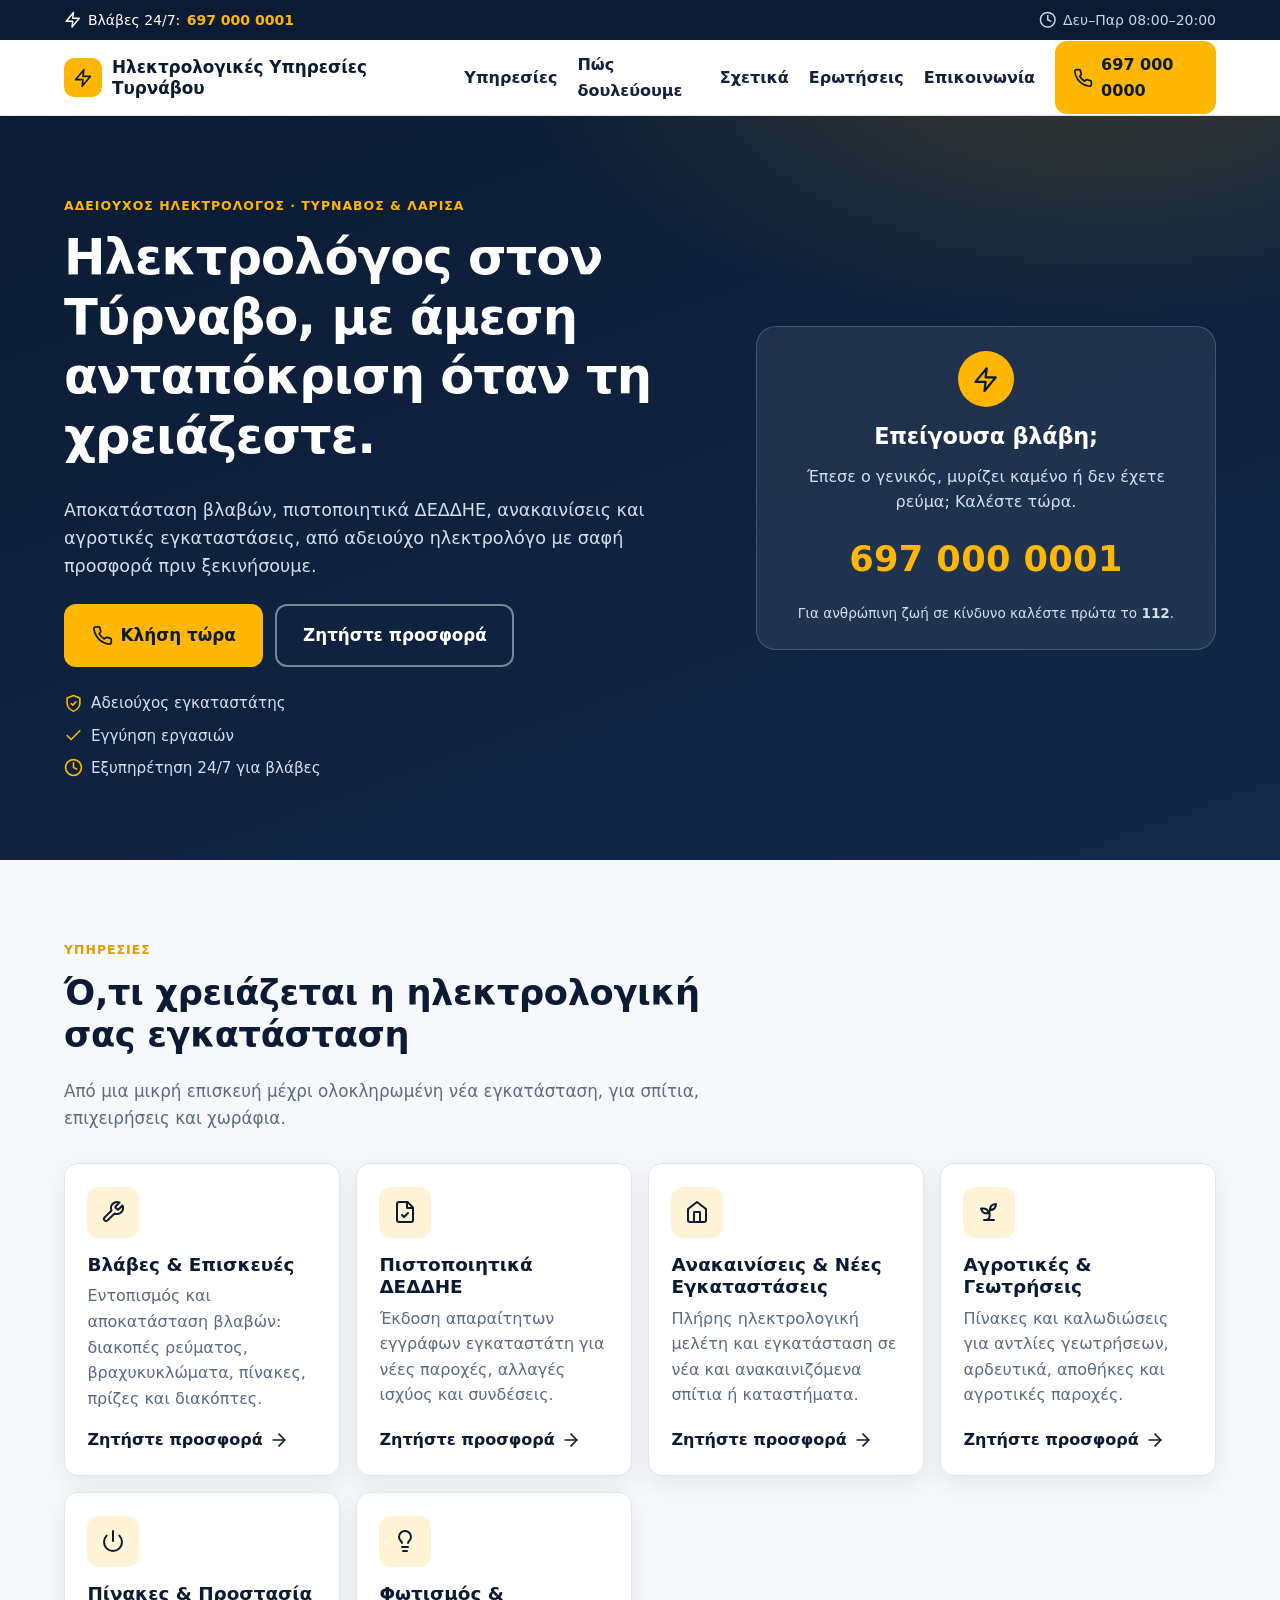
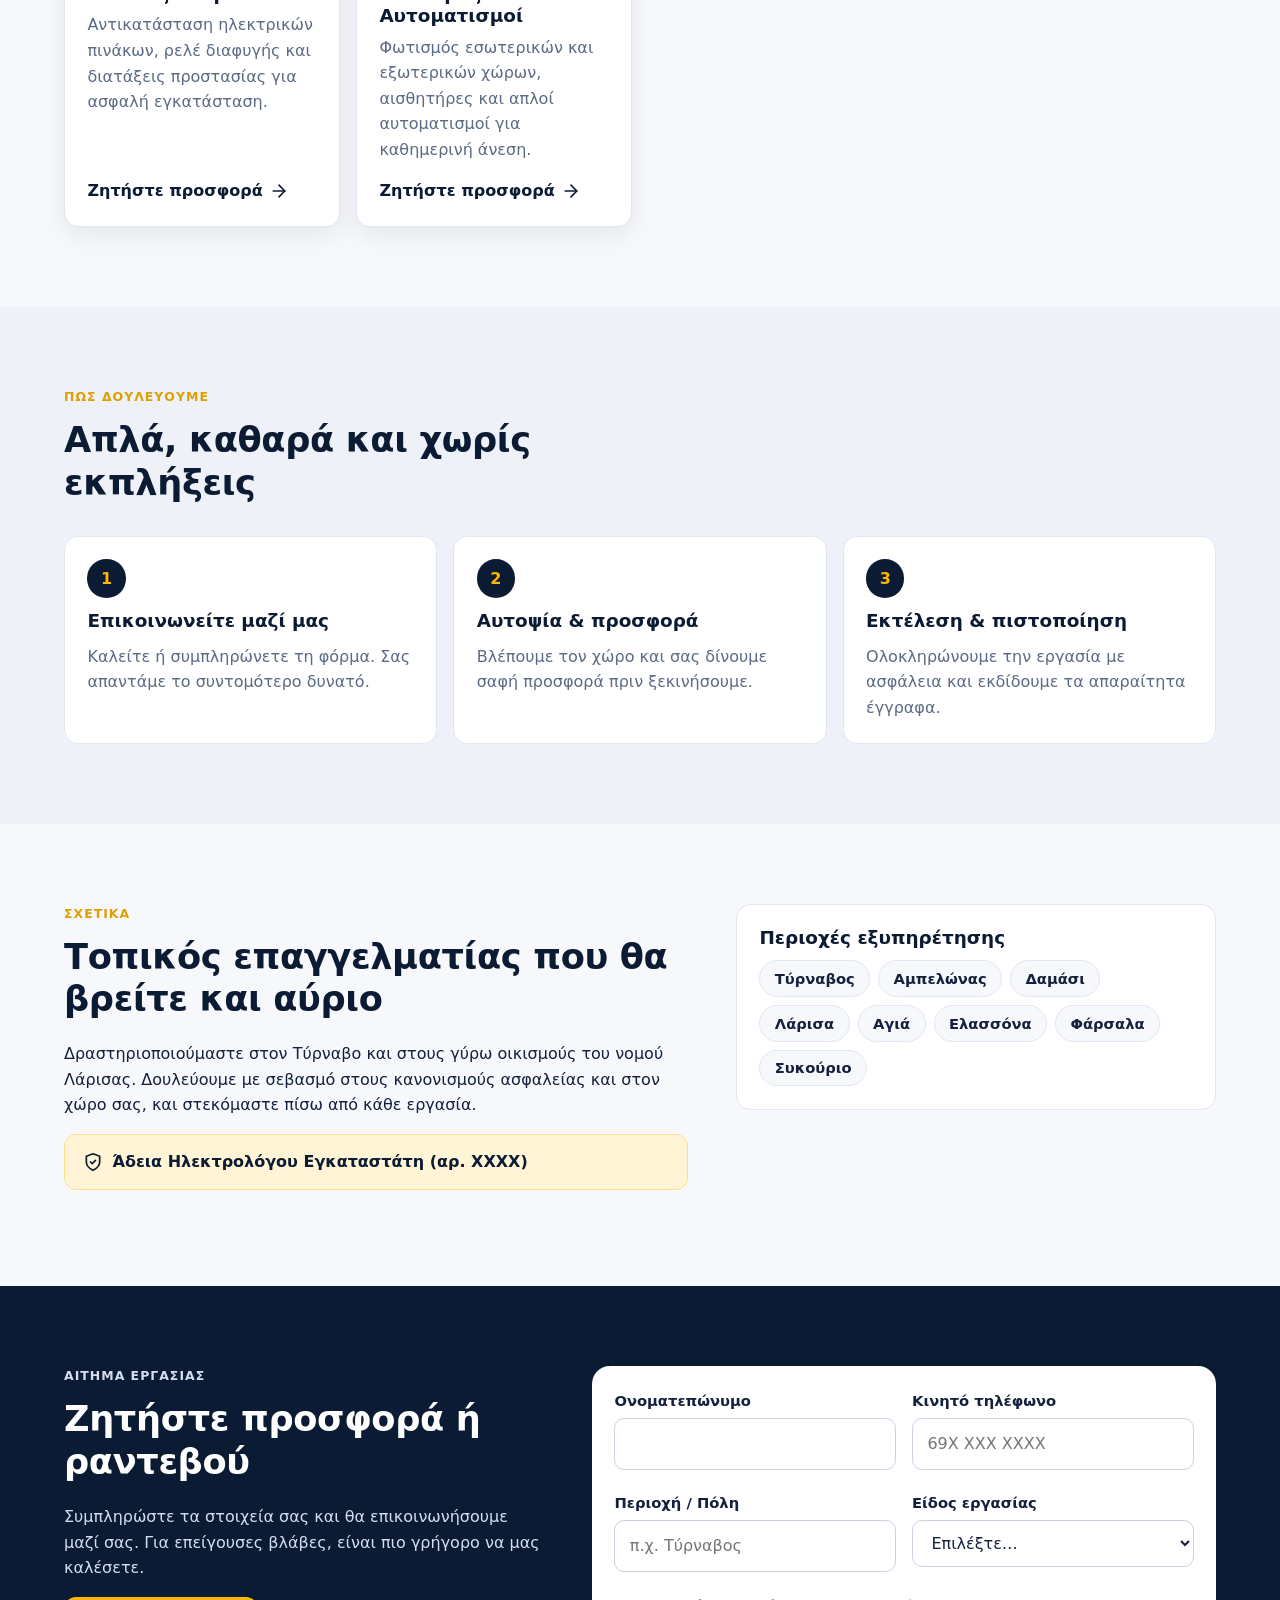
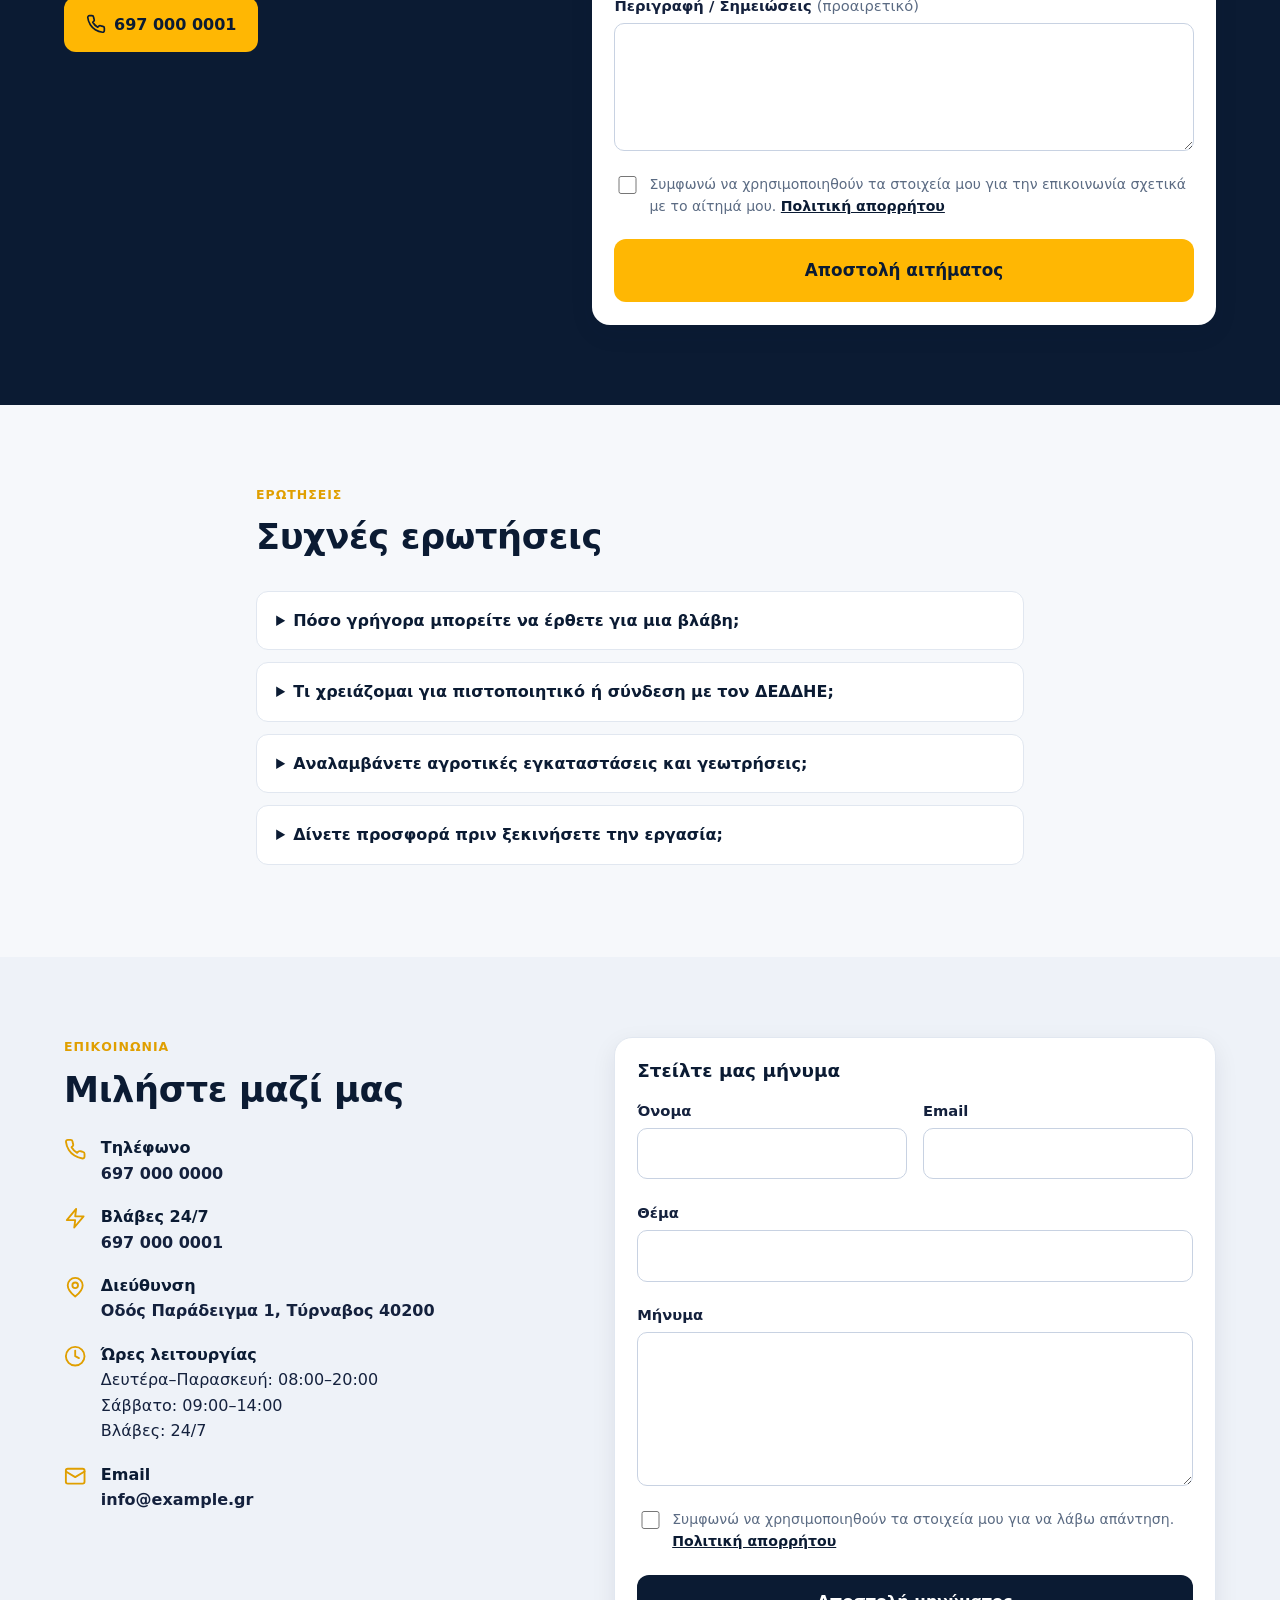
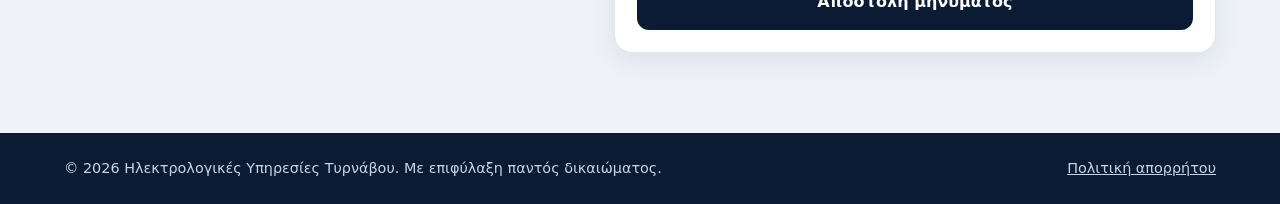
==== index.html @ abafb940 "Add files via upload" ====
<!doctype html>
<html lang="el">
<head>
  <meta charset="utf-8">
  <meta name="viewport" content="width=device-width, initial-scale=1">
  <title>Ηλεκτρολόγος Τύρναβος | Βλάβες 24/7 & Πιστοποιητικά ΔΕΔΔΗΕ</title>
  <meta name="description" content="Αδειούχος ηλεκτρολόγος στον Τύρναβο και τη Λάρισα. Άμεση αποκατάσταση βλαβών 24/7, πιστοποιητικά ΔΕΔΔΗΕ, ανακαινίσεις και αγροτικές εγκαταστάσεις.">
  <link rel="canonical" href="https://www.example.gr/">
  <meta name="theme-color" content="#0b1b33">
  <meta name="robots" content="index, follow">

  <meta property="og:type" content="website">
  <meta property="og:locale" content="el_GR">
  <meta property="og:title" content="Ηλεκτρολόγος Τύρναβος | Βλάβες 24/7 & Πιστοποιητικά ΔΕΔΔΗΕ">
  <meta property="og:description" content="Αδειούχος ηλεκτρολόγος στον Τύρναβο και τη Λάρισα. Άμεση ανταπόκριση σε βλάβες, πιστοποιητικά ΔΕΔΔΗΕ, ανακαινίσεις, αγροτικές εγκαταστάσεις.">
  <meta property="og:url" content="https://www.example.gr/">

  <link rel="icon" href="/favicon.svg" type="image/svg+xml">
  <link rel="preconnect" href="https://www.gstatic.com" crossorigin>
  <link rel="stylesheet" href="/css/styles.css">
  <link rel="modulepreload" href="/js/app.js">
  <script type="module" src="/js/app.js"></script>

  <script type="application/ld+json">
  {
    "@context": "https://schema.org",
    "@type": "Electrician",
    "name": "Ηλεκτρολογικές Υπηρεσίες Τυρνάβου",
    "url": "https://www.example.gr/",
    "telephone": "+306970000000",
    "address": {
      "@type": "PostalAddress",
      "streetAddress": "Οδός Παράδειγμα 1",
      "addressLocality": "Τύρναβος",
      "addressRegion": "Λάρισα",
      "postalCode": "40200",
      "addressCountry": "GR"
    },
    "areaServed": ["Τύρναβος", "Λάρισα", "Αμπελώνας", "Αγιά", "Ελασσόνα", "Φάρσαλα"],
    "openingHoursSpecification": [
      { "@type": "OpeningHoursSpecification", "dayOfWeek": ["Monday","Tuesday","Wednesday","Thursday","Friday"], "opens": "08:00", "closes": "20:00" },
      { "@type": "OpeningHoursSpecification", "dayOfWeek": "Saturday", "opens": "09:00", "closes": "14:00" }
    ]
  }
  </script>
</head>

<body data-hydrate>
  <a class="skip-link" href="#main">Μετάβαση στο περιεχόμενο</a>

  <!-- Icon sprite (stroke icons, 24x24) -->
  <svg class="sprite" aria-hidden="true" focusable="false" width="0" height="0">
    <symbol id="i-zap" viewBox="0 0 24 24"><polygon points="13 2 3 14 12 14 11 22 21 10 12 10 13 2"/></symbol>
    <symbol id="i-wrench" viewBox="0 0 24 24"><path d="M14.7 6.3a1 1 0 0 0 0 1.4l1.6 1.6a1 1 0 0 0 1.4 0l3.77-3.77a6 6 0 0 1-7.94 7.94l-6.91 6.91a2.12 2.12 0 0 1-3-3l6.91-6.91a6 6 0 0 1 7.94-7.94l-3.76 3.76z"/></symbol>
    <symbol id="i-shield" viewBox="0 0 24 24"><path d="M12 22s8-4 8-10V5l-8-3-8 3v7c0 6 8 10 8 10z"/><path d="m9 12 2 2 4-4"/></symbol>
    <symbol id="i-file-check" viewBox="0 0 24 24"><path d="M14.5 2H6a2 2 0 0 0-2 2v16a2 2 0 0 0 2 2h12a2 2 0 0 0 2-2V7.5L14.5 2z"/><polyline points="14 2 14 8 20 8"/><path d="m9 15 2 2 4-4"/></symbol>
    <symbol id="i-home" viewBox="0 0 24 24"><path d="m3 9 9-7 9 7v11a2 2 0 0 1-2 2H5a2 2 0 0 1-2-2z"/><polyline points="9 22 9 12 15 12 15 22"/></symbol>
    <symbol id="i-sprout" viewBox="0 0 24 24"><path d="M7 20h10"/><path d="M10 20c5.5-2.5.8-6.4 3-10"/><path d="M9.5 9.4c1.1.8 1.8 2.2 2.3 3.7-2 .4-3.5.4-4.8-.3-1.2-.6-2.3-1.9-3-4.2 2.8-.5 4.4 0 5.5.8z"/><path d="M14.1 6a7 7 0 0 0-1.1 4c1.9-.1 3.3-.6 4.3-1.4 1-1 1.6-2.3 1.7-4.6-2.7.1-4 1-4.9 2z"/></symbol>
    <symbol id="i-power" viewBox="0 0 24 24"><path d="M18.36 6.64a9 9 0 1 1-12.73 0"/><line x1="12" y1="2" x2="12" y2="12"/></symbol>
    <symbol id="i-lightbulb" viewBox="0 0 24 24"><path d="M15 14c.2-1 .7-1.7 1.5-2.5 1-.9 1.5-2.2 1.5-3.5A6 6 0 0 0 6 8c0 1 .2 2.2 1.5 3.5.7.7 1.3 1.5 1.5 2.5"/><path d="M9 18h6"/><path d="M10 22h4"/></symbol>
    <symbol id="i-phone" viewBox="0 0 24 24"><path d="M22 16.92v3a2 2 0 0 1-2.18 2 19.79 19.79 0 0 1-8.63-3.07 19.5 19.5 0 0 1-6-6 19.79 19.79 0 0 1-3.07-8.67A2 2 0 0 1 4.11 2h3a2 2 0 0 1 2 1.72c.127.96.361 1.903.7 2.81a2 2 0 0 1-.45 2.11L8.09 9.91a16 16 0 0 0 6 6l1.27-1.27a2 2 0 0 1 2.11-.45c.907.339 1.85.573 2.81.7A2 2 0 0 1 22 16.92z"/></symbol>
    <symbol id="i-clock" viewBox="0 0 24 24"><circle cx="12" cy="12" r="10"/><polyline points="12 6 12 12 16 14"/></symbol>
    <symbol id="i-map-pin" viewBox="0 0 24 24"><path d="M20 10c0 6-8 12-8 12s-8-6-8-12a8 8 0 0 1 16 0z"/><circle cx="12" cy="10" r="3"/></symbol>
    <symbol id="i-mail" viewBox="0 0 24 24"><rect x="2" y="4" width="20" height="16" rx="2"/><path d="m22 7-10 6L2 7"/></symbol>
    <symbol id="i-menu" viewBox="0 0 24 24"><line x1="3" y1="6" x2="21" y2="6"/><line x1="3" y1="12" x2="21" y2="12"/><line x1="3" y1="18" x2="21" y2="18"/></symbol>
    <symbol id="i-x" viewBox="0 0 24 24"><line x1="18" y1="6" x2="6" y2="18"/><line x1="6" y1="6" x2="18" y2="18"/></symbol>
    <symbol id="i-check" viewBox="0 0 24 24"><polyline points="20 6 9 17 4 12"/></symbol>
    <symbol id="i-arrow" viewBox="0 0 24 24"><line x1="5" y1="12" x2="19" y2="12"/><polyline points="12 5 19 12 12 19"/></symbol>
  </svg>

  <!-- Emergency top bar -->
  <div class="topbar">
    <div class="container topbar__inner">
      <p class="topbar__item">
        <svg class="icon" aria-hidden="true"><use href="#i-zap"/></svg>
        <span>Βλάβες 24/7:</span>
        <a class="topbar__phone" href="tel:+306970000001" data-bind="emergency-phone" data-bind-href="emergency-phone">697 000 0001</a>
      </p>
      <p class="topbar__item topbar__hours">
        <svg class="icon" aria-hidden="true"><use href="#i-clock"/></svg>
        <span data-bind="hours-short">Δευ–Παρ 08:00–20:00</span>
      </p>
    </div>
  </div>

  <!-- Header -->
  <header class="site-header">
    <div class="container site-header__inner">
      <a class="brand" href="/" aria-label="Αρχική">
        <span class="brand__mark" aria-hidden="true"><svg class="icon"><use href="#i-zap"/></svg></span>
        <span class="brand__text" data-bind="business-name">Ηλεκτρολογικές Υπηρεσίες Τυρνάβου</span>
      </a>

      <button class="nav-toggle" type="button" aria-expanded="false" aria-controls="primary-nav" aria-label="Μενού">
        <svg class="icon icon--open" aria-hidden="true"><use href="#i-menu"/></svg>
        <svg class="icon icon--close" aria-hidden="true"><use href="#i-x"/></svg>
      </button>

      <nav id="primary-nav" class="nav" aria-label="Κύριο μενού">
        <a href="#services">Υπηρεσίες</a>
        <a href="#process">Πώς δουλεύουμε</a>
        <a href="#about">Σχετικά</a>
        <a href="#faq">Ερωτήσεις</a>
        <a href="#contact">Επικοινωνία</a>
        <a class="btn btn--primary btn--sm nav__cta" href="tel:+306970000000" data-bind-href="phone">
          <svg class="icon" aria-hidden="true"><use href="#i-phone"/></svg>
          <span data-bind="phone">697 000 0000</span>
        </a>
      </nav>
    </div>
  </header>

  <main id="main">
    <!-- Hero -->
    <section class="hero">
      <div class="container hero__grid">
        <div class="hero__copy">
          <p class="eyebrow">Αδειούχος ηλεκτρολόγος · Τύρναβος & Λάρισα</p>
          <h1>Ηλεκτρολόγος στον Τύρναβο, με άμεση ανταπόκριση όταν τη χρειάζεστε.</h1>
          <p class="lead">Αποκατάσταση βλαβών, πιστοποιητικά ΔΕΔΔΗΕ, ανακαινίσεις και αγροτικές εγκαταστάσεις, από αδειούχο ηλεκτρολόγο με σαφή προσφορά πριν ξεκινήσουμε.</p>
          <div class="hero__actions">
            <a class="btn btn--primary btn--lg" href="tel:+306970000000" data-bind-href="phone">
              <svg class="icon" aria-hidden="true"><use href="#i-phone"/></svg>
              Κλήση τώρα
            </a>
            <a class="btn btn--ghost btn--lg" href="#quote">Ζητήστε προσφορά</a>
          </div>
          <ul class="badges" aria-label="Γιατί να μας επιλέξετε">
            <li><svg class="icon" aria-hidden="true"><use href="#i-shield"/></svg> Αδειούχος εγκαταστάτης</li>
            <li><svg class="icon" aria-hidden="true"><use href="#i-check"/></svg> Εγγύηση εργασιών</li>
            <li><svg class="icon" aria-hidden="true"><use href="#i-clock"/></svg> Εξυπηρέτηση 24/7 για βλάβες</li>
          </ul>
        </div>

        <aside class="hero__card" aria-labelledby="emg-title">
          <div class="hero__card-icon" aria-hidden="true"><svg class="icon"><use href="#i-zap"/></svg></div>
          <h2 id="emg-title">Επείγουσα βλάβη;</h2>
          <p>Έπεσε ο γενικός, μυρίζει καμένο ή δεν έχετε ρεύμα; Καλέστε τώρα.</p>
          <a class="hero__phone" href="tel:+306970000001" data-bind="emergency-phone" data-bind-href="emergency-phone">697 000 0001</a>
          <p class="hero__card-note">Για ανθρώπινη ζωή σε κίνδυνο καλέστε πρώτα το <strong>112</strong>.</p>
        </aside>
      </div>
    </section>

    <!-- Services -->
    <section id="services" class="section">
      <div class="container">
        <header class="section__head">
          <p class="eyebrow eyebrow--dark">Υπηρεσίες</p>
          <h2>Ό,τι χρειάζεται η ηλεκτρολογική σας εγκατάσταση</h2>
          <p class="section__lead">Από μια μικρή επισκευή μέχρι ολοκληρωμένη νέα εγκατάσταση, για σπίτια, επιχειρήσεις και χωράφια.</p>
        </header>

        <div id="services-grid" class="grid grid--cards">
          <article class="card service-card">
            <span class="card__icon" aria-hidden="true"><svg class="icon"><use href="#i-wrench"/></svg></span>
            <h3>Βλάβες & Επισκευές</h3>
            <p>Εντοπισμός και αποκατάσταση βλαβών: διακοπές ρεύματος, βραχυκυκλώματα, πίνακες, πρίζες και διακόπτες.</p>
            <a class="card__link" href="#quote" data-service="Βλάβη">Ζητήστε προσφορά <svg class="icon" aria-hidden="true"><use href="#i-arrow"/></svg></a>
          </article>
          <article class="card service-card">
            <span class="card__icon" aria-hidden="true"><svg class="icon"><use href="#i-file-check"/></svg></span>
            <h3>Πιστοποιητικά ΔΕΔΔΗΕ</h3>
            <p>Έκδοση απαραίτητων εγγράφων εγκαταστάτη για νέες παροχές, αλλαγές ισχύος και συνδέσεις.</p>
            <a class="card__link" href="#quote" data-service="Πιστοποιητικό ΔΕΔΔΗΕ">Ζητήστε προσφορά <svg class="icon" aria-hidden="true"><use href="#i-arrow"/></svg></a>
          </article>
          <article class="card service-card">
            <span class="card__icon" aria-hidden="true"><svg class="icon"><use href="#i-home"/></svg></span>
            <h3>Ανακαινίσεις & Νέες Εγκαταστάσεις</h3>
            <p>Πλήρης ηλεκτρολογική μελέτη και εγκατάσταση σε νέα και ανακαινιζόμενα σπίτια ή καταστήματα.</p>
            <a class="card__link" href="#quote" data-service="Ανακαίνιση">Ζητήστε προσφορά <svg class="icon" aria-hidden="true"><use href="#i-arrow"/></svg></a>
          </article>
          <article class="card service-card">
            <span class="card__icon" aria-hidden="true"><svg class="icon"><use href="#i-sprout"/></svg></span>
            <h3>Αγροτικές & Γεωτρήσεις</h3>
            <p>Πίνακες και καλωδιώσεις για αντλίες γεωτρήσεων, αρδευτικά, αποθήκες και αγροτικές παροχές.</p>
            <a class="card__link" href="#quote" data-service="Αγροτικό/Γεώτρηση">Ζητήστε προσφορά <svg class="icon" aria-hidden="true"><use href="#i-arrow"/></svg></a>
          </article>
          <article class="card service-card">
            <span class="card__icon" aria-hidden="true"><svg class="icon"><use href="#i-power"/></svg></span>
            <h3>Πίνακες & Προστασία</h3>
            <p>Αντικατάσταση ηλεκτρικών πινάκων, ρελέ διαφυγής και διατάξεις προστασίας για ασφαλή εγκατάσταση.</p>
            <a class="card__link" href="#quote" data-service="Άλλο">Ζητήστε προσφορά <svg class="icon" aria-hidden="true"><use href="#i-arrow"/></svg></a>
          </article>
          <article class="card service-card">
            <span class="card__icon" aria-hidden="true"><svg class="icon"><use href="#i-lightbulb"/></svg></span>
            <h3>Φωτισμός & Αυτοματισμοί</h3>
            <p>Φωτισμός εσωτερικών και εξωτερικών χώρων, αισθητήρες και απλοί αυτοματισμοί για καθημερινή άνεση.</p>
            <a class="card__link" href="#quote" data-service="Άλλο">Ζητήστε προσφορά <svg class="icon" aria-hidden="true"><use href="#i-arrow"/></svg></a>
          </article>
        </div>
      </div>
    </section>

    <!-- Portfolio (hidden until Firestore returns items with category "portfolio") -->
    <section id="portfolio" class="section section--alt" hidden>
      <div class="container">
        <header class="section__head">
          <p class="eyebrow eyebrow--dark">Έργα</p>
          <h2>Πρόσφατες δουλειές</h2>
        </header>
        <div id="portfolio-grid" class="grid grid--portfolio"></div>
      </div>
    </section>

    <!-- Process -->
    <section id="process" class="section section--alt">
      <div class="container">
        <header class="section__head">
          <p class="eyebrow eyebrow--dark">Πώς δουλεύουμε</p>
          <h2>Απλά, καθαρά και χωρίς εκπλήξεις</h2>
        </header>
        <ol class="steps">
          <li class="step">
            <span class="step__num" aria-hidden="true">1</span>
            <h3>Επικοινωνείτε μαζί μας</h3>
            <p>Καλείτε ή συμπληρώνετε τη φόρμα. Σας απαντάμε το συντομότερο δυνατό.</p>
          </li>
          <li class="step">
            <span class="step__num" aria-hidden="true">2</span>
            <h3>Αυτοψία & προσφορά</h3>
            <p>Βλέπουμε τον χώρο και σας δίνουμε σαφή προσφορά πριν ξεκινήσουμε.</p>
          </li>
          <li class="step">
            <span class="step__num" aria-hidden="true">3</span>
            <h3>Εκτέλεση & πιστοποίηση</h3>
            <p>Ολοκληρώνουμε την εργασία με ασφάλεια και εκδίδουμε τα απαραίτητα έγγραφα.</p>
          </li>
        </ol>
      </div>
    </section>

    <!-- About / License -->
    <section id="about" class="section">
      <div class="container about">
        <div>
          <p class="eyebrow eyebrow--dark">Σχετικά</p>
          <h2>Τοπικός επαγγελματίας που θα βρείτε και αύριο</h2>
          <p>Δραστηριοποιούμαστε στον Τύρναβο και στους γύρω οικισμούς του νομού Λάρισας. Δουλεύουμε με σεβασμό στους κανονισμούς ασφαλείας και στον χώρο σας, και στεκόμαστε πίσω από κάθε εργασία.</p>
          <p class="about__license">
            <svg class="icon" aria-hidden="true"><use href="#i-shield"/></svg>
            <span data-bind="license">Άδεια Ηλεκτρολόγου Εγκαταστάτη (αρ. XXXX)</span>
          </p>
        </div>
        <div class="areas">
          <h3>Περιοχές εξυπηρέτησης</h3>
          <ul class="chips">
            <li>Τύρναβος</li><li>Αμπελώνας</li><li>Δαμάσι</li><li>Λάρισα</li>
            <li>Αγιά</li><li>Ελασσόνα</li><li>Φάρσαλα</li><li>Συκούριο</li>
          </ul>
        </div>
      </div>
    </section>

    <!-- Quote / Lead form -->
    <section id="quote" class="section section--dark">
      <div class="container quote">
        <div class="quote__intro">
          <p class="eyebrow">Αίτημα εργασίας</p>
          <h2>Ζητήστε προσφορά ή ραντεβού</h2>
          <p>Συμπληρώστε τα στοιχεία σας και θα επικοινωνήσουμε μαζί σας. Για επείγουσες βλάβες, είναι πιο γρήγορο να μας καλέσετε.</p>
          <a class="btn btn--primary" href="tel:+306970000001" data-bind-href="emergency-phone">
            <svg class="icon" aria-hidden="true"><use href="#i-phone"/></svg>
            <span data-bind="emergency-phone">697 000 0001</span>
          </a>
        </div>

        <form id="quote-form" class="form" novalidate autocomplete="on">
          <div class="field">
            <label for="q-name">Ονοματεπώνυμο</label>
            <input id="q-name" name="clientName" type="text" autocomplete="name" maxlength="100" required aria-describedby="q-name-err">
            <p class="field__error" id="q-name-err" role="alert"></p>
          </div>

          <div class="field">
            <label for="q-phone">Κινητό τηλέφωνο</label>
            <input id="q-phone" name="phone" type="tel" inputmode="tel" autocomplete="tel" placeholder="69X XXX XXXX" maxlength="20" required aria-describedby="q-phone-err">
            <p class="field__error" id="q-phone-err" role="alert"></p>
          </div>

          <div class="field">
            <label for="q-area">Περιοχή / Πόλη</label>
            <input id="q-area" name="area" type="text" list="areas-list" placeholder="π.χ. Τύρναβος" maxlength="100" required aria-describedby="q-area-err">
            <datalist id="areas-list">
              <option value="Τύρναβος"></option><option value="Αμπελώνας"></option><option value="Δαμάσι"></option>
              <option value="Λάρισα"></option><option value="Αγιά"></option><option value="Ελασσόνα"></option>
              <option value="Φάρσαλα"></option><option value="Συκούριο"></option>
            </datalist>
            <p class="field__error" id="q-area-err" role="alert"></p>
          </div>

          <div class="field">
            <label for="q-service">Είδος εργασίας</label>
            <select id="q-service" name="serviceType" required aria-describedby="q-service-err">
              <option value="">Επιλέξτε…</option>
              <option value="Βλάβη">Βλάβη</option>
              <option value="Πιστοποιητικό ΔΕΔΔΗΕ">Πιστοποιητικό ΔΕΔΔΗΕ</option>
              <option value="Ανακαίνιση">Ανακαίνιση</option>
              <option value="Αγροτικό/Γεώτρηση">Αγροτικό/Γεώτρηση</option>
              <option value="Άλλο">Άλλο</option>
            </select>
            <p class="field__error" id="q-service-err" role="alert"></p>
          </div>

          <div class="field field--full">
            <label for="q-notes">Περιγραφή / Σημειώσεις <span class="optional">(προαιρετικό)</span></label>
            <textarea id="q-notes" name="notes" rows="4" maxlength="2000" aria-describedby="q-notes-err"></textarea>
            <p class="field__error" id="q-notes-err" role="alert"></p>
          </div>

          <div class="hp" aria-hidden="true">
            <label>Ιστοσελίδα <input type="text" name="website" tabindex="-1" autocomplete="off"></label>
          </div>

          <div class="field field--full field--check">
            <label class="check">
              <input type="checkbox" name="consent" aria-describedby="q-consent-err">
              <span>Συμφωνώ να χρησιμοποιηθούν τα στοιχεία μου για την επικοινωνία σχετικά με το αίτημά μου. <a href="/privacy">Πολιτική απορρήτου</a></span>
            </label>
            <p class="field__error" id="q-consent-err" role="alert"></p>
          </div>

          <div class="field field--full">
            <button class="btn btn--primary btn--lg btn--block" type="submit">
              <span class="btn__label">Αποστολή αιτήματος</span>
              <span class="btn__spinner" aria-hidden="true"></span>
            </button>
          </div>
        </form>
      </div>
    </section>

    <!-- FAQ -->
    <section id="faq" class="section">
      <div class="container container--narrow">
        <header class="section__head">
          <p class="eyebrow eyebrow--dark">Ερωτήσεις</p>
          <h2>Συχνές ερωτήσεις</h2>
        </header>
        <div class="faq">
          <details>
            <summary>Πόσο γρήγορα μπορείτε να έρθετε για μια βλάβη;</summary>
            <p>Για επείγουσες βλάβες προσπαθούμε να ανταποκριθούμε όσο το δυνατόν συντομότερα. Καλέστε στον αριθμό βλαβών και θα συνεννοηθούμε άμεσα.</p>
          </details>
          <details>
            <summary>Τι χρειάζομαι για πιστοποιητικό ή σύνδεση με τον ΔΕΔΔΗΕ;</summary>
            <p>Εκδίδουμε τα απαραίτητα έγγραφα εγκαταστάτη για νέα σύνδεση ή αλλαγή παροχής. Επικοινωνήστε μαζί μας για να δούμε την περίπτωσή σας και να σας πούμε ακριβώς τι χρειάζεται.</p>
          </details>
          <details>
            <summary>Αναλαμβάνετε αγροτικές εγκαταστάσεις και γεωτρήσεις;</summary>
            <p>Ναι. Αναλαμβάνουμε πίνακες αντλιών, καλωδιώσεις και παροχές σε αγροτικούς χώρους στον Τύρναβο και στην ευρύτερη περιοχή.</p>
          </details>
          <details>
            <summary>Δίνετε προσφορά πριν ξεκινήσετε την εργασία;</summary>
            <p>Ναι, μετά την αυτοψία σας ενημερώνουμε για το κόστος, ώστε να γνωρίζετε από πριν τι θα πληρώσετε.</p>
          </details>
        </div>
      </div>
    </section>

    <!-- Contact -->
    <section id="contact" class="section section--alt">
      <div class="container contact">
        <div class="contact__info">
          <p class="eyebrow eyebrow--dark">Επικοινωνία</p>
          <h2>Μιλήστε μαζί μας</h2>
          <ul class="info-list">
            <li>
              <svg class="icon" aria-hidden="true"><use href="#i-phone"/></svg>
              <div><strong>Τηλέφωνο</strong><a href="tel:+306970000000" data-bind="phone" data-bind-href="phone">697 000 0000</a></div>
            </li>
            <li>
              <svg class="icon" aria-hidden="true"><use href="#i-zap"/></svg>
              <div><strong>Βλάβες 24/7</strong><a href="tel:+306970000001" data-bind="emergency-phone" data-bind-href="emergency-phone">697 000 0001</a></div>
            </li>
            <li>
              <svg class="icon" aria-hidden="true"><use href="#i-map-pin"/></svg>
              <div><strong>Διεύθυνση</strong><a href="https://www.google.com/maps/search/?api=1&query=%CE%A4%CF%8D%CF%81%CE%BD%CE%B1%CE%B2%CE%BF%CF%82" target="_blank" rel="noopener" data-bind="address" data-bind-href="map">Οδός Παράδειγμα 1, Τύρναβος 40200</a></div>
            </li>
            <li>
              <svg class="icon" aria-hidden="true"><use href="#i-clock"/></svg>
              <div><strong>Ώρες λειτουργίας</strong><span class="pre-line" data-bind="hours">Δευτέρα–Παρασκευή: 08:00–20:00
Σάββατο: 09:00–14:00
Βλάβες: 24/7</span></div>
            </li>
            <li>
              <svg class="icon" aria-hidden="true"><use href="#i-mail"/></svg>
              <div><strong>Email</strong><a href="mailto:info@example.gr" data-bind="email" data-bind-href="email">info@example.gr</a></div>
            </li>
          </ul>
        </div>

        <form id="contact-form" class="form form--plain" novalidate autocomplete="on">
          <h3>Στείλτε μας μήνυμα</h3>
          <div class="field">
            <label for="c-name">Όνομα</label>
            <input id="c-name" name="name" type="text" autocomplete="name" maxlength="100" required aria-describedby="c-name-err">
            <p class="field__error" id="c-name-err" role="alert"></p>
          </div>
          <div class="field">
            <label for="c-email">Email</label>
            <input id="c-email" name="email" type="email" autocomplete="email" maxlength="200" required aria-describedby="c-email-err">
            <p class="field__error" id="c-email-err" role="alert"></p>
          </div>
          <div class="field field--full">
            <label for="c-subject">Θέμα</label>
            <input id="c-subject" name="subject" type="text" maxlength="150" required aria-describedby="c-subject-err">
            <p class="field__error" id="c-subject-err" role="alert"></p>
          </div>
          <div class="field field--full">
            <label for="c-message">Μήνυμα</label>
            <textarea id="c-message" name="message" rows="5" maxlength="3000" required aria-describedby="c-message-err"></textarea>
            <p class="field__error" id="c-message-err" role="alert"></p>
          </div>

          <div class="hp" aria-hidden="true">
            <label>Ιστοσελίδα <input type="text" name="website" tabindex="-1" autocomplete="off"></label>
          </div>

          <div class="field field--full field--check">
            <label class="check">
              <input type="checkbox" name="consent" aria-describedby="c-consent-err">
              <span>Συμφωνώ να χρησιμοποιηθούν τα στοιχεία μου για να λάβω απάντηση. <a href="/privacy">Πολιτική απορρήτου</a></span>
            </label>
            <p class="field__error" id="c-consent-err" role="alert"></p>
          </div>

          <div class="field field--full">
            <button class="btn btn--dark btn--block" type="submit">
              <span class="btn__label">Αποστολή μηνύματος</span>
              <span class="btn__spinner" aria-hidden="true"></span>
            </button>
          </div>
        </form>
      </div>
    </section>
  </main>

  <footer class="site-footer">
    <div class="container site-footer__inner">
      <p>© <span id="year">2026</span> <span data-bind="business-name">Ηλεκτρολογικές Υπηρεσίες Τυρνάβου</span>. Με επιφύλαξη παντός δικαιώματος.</p>
      <p><a href="/privacy">Πολιτική απορρήτου</a></p>
    </div>
  </footer>

  <!-- Announcement banner (fixed overlay, so showing it never shifts layout) -->
  <div id="announcement" class="announcement" role="status" hidden>
    <p data-bind="announcement-text"></p>
    <button class="announcement__close" type="button" aria-label="Κλείσιμο ανακοίνωσης">
      <svg class="icon" aria-hidden="true"><use href="#i-x"/></svg>
    </button>
  </div>

  <!-- Mobile sticky call bar -->
  <div class="callbar">
    <a class="callbar__btn" href="tel:+306970000000" data-bind-href="phone">
      <svg class="icon" aria-hidden="true"><use href="#i-phone"/></svg><span>Κλήση</span>
    </a>
    <a class="callbar__btn callbar__btn--emg" href="tel:+306970000001" data-bind-href="emergency-phone">
      <svg class="icon" aria-hidden="true"><use href="#i-zap"/></svg><span>Βλάβη 24/7</span>
    </a>
    <a class="callbar__btn" href="#quote">
      <svg class="icon" aria-hidden="true"><use href="#i-file-check"/></svg><span>Προσφορά</span>
    </a>
  </div>

  <!-- Toasts -->
  <div id="toast-region" class="toast-region" aria-live="polite"></div>

  <!-- Success modal -->
  <dialog id="success-modal" class="modal" aria-labelledby="modal-title">
    <div class="modal__body">
      <div class="modal__icon" aria-hidden="true"><svg class="icon"><use href="#i-check"/></svg></div>
      <h2 id="modal-title">Ευχαριστούμε!</h2>
      <p id="modal-text">Το αίτημά σας εστάλη.</p>
      <button class="btn btn--primary" type="button" data-close-modal>Εντάξει</button>
    </div>
  </dialog>
</body>
</html>
---- css/styles.css ----
/* ==========================================================================
   Electrician site — mobile-first, zero dependencies
   ========================================================================== */

:root {
  --navy: #0b1b33;
  --navy-2: #12294a;
  --navy-3: #1b3a66;
  --amber: #ffb703;
  --amber-d: #e09f00;
  --bg: #f6f8fb;
  --surface: #ffffff;
  --text: #14213d;
  --muted: #5b6b83;
  --line: #e1e7f0;
  --danger: #c62828;
  --ok: #1b8a4b;
  --radius: 14px;
  --shadow: 0 8px 24px rgba(11, 27, 51, .08);
  --callbar-h: 4rem;
  --header-h: 4rem;
  --font: system-ui, -apple-system, "Segoe UI", Roboto, "Helvetica Neue", Arial, sans-serif;
}

*, *::before, *::after { box-sizing: border-box; }
[hidden] { display: none !important; }

html {
  scroll-behavior: smooth;
  scroll-padding-top: calc(var(--header-h) + 1rem);
  -webkit-text-size-adjust: 100%;
}

body {
  margin: 0;
  font-family: var(--font);
  color: var(--text);
  background: var(--bg);
  line-height: 1.6;
  padding-bottom: var(--callbar-h);
}

img, svg { max-width: 100%; display: block; }
a { color: inherit; }
h1, h2, h3 { line-height: 1.2; margin: 0 0 .6em; color: var(--navy); }
h1 { font-size: clamp(1.9rem, 6vw, 3.1rem); letter-spacing: -.02em; }
h2 { font-size: clamp(1.5rem, 4vw, 2.2rem); letter-spacing: -.01em; }
h3 { font-size: 1.15rem; }
p { margin: 0 0 1em; }

.sprite { position: absolute; width: 0; height: 0; overflow: hidden; }
.pre-line { white-space: pre-line; }

.icon {
  width: 1.25em; height: 1.25em; flex: none;
  fill: none; stroke: currentColor; stroke-width: 2;
  stroke-linecap: round; stroke-linejoin: round;
}

:focus-visible { outline: 3px solid var(--amber); outline-offset: 2px; border-radius: 4px; }

.skip-link {
  position: absolute; left: -999px; top: 0; z-index: 100;
  background: var(--amber); color: var(--navy); padding: .6rem 1rem; font-weight: 700;
}
.skip-link:focus { left: .5rem; top: .5rem; }

.container { width: min(100% - 2rem, 72rem); margin-inline: auto; }
.container--narrow { width: min(100% - 2rem, 48rem); }

/* ---------- Top bar ---------- */
.topbar { background: var(--navy); color: #fff; font-size: .875rem; }
.topbar__inner { display: flex; justify-content: space-between; align-items: center; gap: 1rem; min-height: 2.5rem; }
.topbar__item { display: flex; align-items: center; gap: .4rem; margin: 0; }
.topbar__phone { color: var(--amber); font-weight: 700; text-decoration: none; }
.topbar__hours { display: none; color: #c9d4e6; }

/* ---------- Header ---------- */
.site-header {
  position: sticky; top: 0; z-index: 50;
  background: rgba(255, 255, 255, .96);
  backdrop-filter: blur(8px);
  border-bottom: 1px solid var(--line);
}
.site-header__inner { display: flex; align-items: center; justify-content: space-between; min-height: var(--header-h); gap: 1rem; }

.brand { display: flex; align-items: center; gap: .6rem; text-decoration: none; font-weight: 800; color: var(--navy); min-width: 0; }
.brand__mark {
  display: grid; place-items: center; width: 2.4rem; height: 2.4rem; flex: none;
  background: var(--amber); color: var(--navy); border-radius: 10px;
}
.brand__text { font-size: .95rem; line-height: 1.2; overflow: hidden; text-overflow: ellipsis; }

.nav-toggle {
  display: grid; place-items: center; width: 2.75rem; height: 2.75rem;
  background: transparent; border: 1px solid var(--line); border-radius: 10px; color: var(--navy); cursor: pointer;
}
.nav-toggle .icon--close { display: none; }
.nav-toggle[aria-expanded="true"] .icon--open { display: none; }
.nav-toggle[aria-expanded="true"] .icon--close { display: block; }

.nav {
  position: absolute; left: 0; right: 0; top: 100%;
  display: none; flex-direction: column; gap: .25rem;
  padding: 1rem; background: #fff; border-bottom: 1px solid var(--line); box-shadow: var(--shadow);
}
.nav.is-open { display: flex; }
.nav a:not(.btn) { padding: .75rem .5rem; text-decoration: none; font-weight: 600; border-radius: 8px; }
.nav a:not(.btn):hover { background: var(--bg); }
.nav__cta { margin-top: .5rem; }

/* ---------- Buttons ---------- */
.btn {
  display: inline-flex; align-items: center; justify-content: center; gap: .5rem;
  position: relative; padding: .8rem 1.25rem; border-radius: 12px; border: 2px solid transparent;
  font: inherit; font-weight: 700; text-decoration: none; cursor: pointer;
  transition: transform .15s ease, background-color .15s ease, border-color .15s ease;
}
.btn:hover { transform: translateY(-1px); }
.btn--primary { background: var(--amber); color: var(--navy); }
.btn--primary:hover { background: var(--amber-d); }
.btn--dark { background: var(--navy); color: #fff; }
.btn--dark:hover { background: var(--navy-3); }
.btn--ghost { background: transparent; color: #fff; border-color: rgba(255, 255, 255, .45); }
.btn--ghost:hover { border-color: #fff; }
.btn--sm { padding: .55rem 1rem; }
.btn--lg { padding: 1rem 1.6rem; font-size: 1.05rem; }
.btn--block { width: 100%; }
.btn:disabled { cursor: not-allowed; opacity: .75; transform: none; }

.btn__spinner {
  display: none; width: 1.1em; height: 1.1em; border-radius: 50%;
  border: 3px solid currentColor; border-right-color: transparent;
  animation: spin .7s linear infinite;
}
.btn.is-loading .btn__spinner { display: inline-block; }
@keyframes spin { to { transform: rotate(360deg); } }

/* ---------- Hero ---------- */
.hero {
  color: #fff;
  background:
    radial-gradient(60rem 30rem at 85% -10%, rgba(255, 183, 3, .18), transparent 60%),
    linear-gradient(160deg, var(--navy) 0%, var(--navy-2) 100%);
  padding-block: clamp(2.5rem, 7vw, 5rem);
}
.hero h1 { color: #fff; }
.hero__grid { display: grid; gap: 2rem; align-items: center; }
.eyebrow { text-transform: uppercase; letter-spacing: .08em; font-size: .78rem; font-weight: 800; color: var(--amber); margin-bottom: .75rem; }
.eyebrow--dark { color: var(--amber-d); }
.lead { font-size: 1.1rem; color: #d5deee; max-width: 38rem; }
.hero__actions { display: flex; flex-wrap: wrap; gap: .75rem; margin-block: 1.5rem; }
.badges { list-style: none; padding: 0; margin: 0; display: grid; gap: .5rem; color: #d5deee; font-size: .95rem; }
.badges li { display: flex; align-items: center; gap: .5rem; }
.badges .icon { color: var(--amber); }

.hero__card {
  background: rgba(255, 255, 255, .07); border: 1px solid rgba(255, 255, 255, .18);
  border-radius: 20px; padding: 1.5rem; text-align: center;
}
.hero__card h2 { color: #fff; font-size: 1.4rem; }
.hero__card p { color: #d5deee; }
.hero__card-icon {
  display: grid; place-items: center; width: 3.5rem; height: 3.5rem; margin: 0 auto 1rem;
  background: var(--amber); color: var(--navy); border-radius: 50%;
}
.hero__card-icon .icon { width: 1.7rem; height: 1.7rem; }
.hero__phone {
  display: block; font-size: clamp(1.6rem, 6vw, 2.2rem); font-weight: 900; color: var(--amber);
  text-decoration: none; margin: .5rem 0 1rem; letter-spacing: .01em;
}
.hero__card-note { font-size: .85rem; margin: 0; }

/* ---------- Sections ---------- */
.section { padding-block: clamp(3rem, 7vw, 5rem); }
.section--alt { background: #eef2f8; }
.section--dark { background: var(--navy); color: #fff; }
.section--dark h2 { color: #fff; }
.section__head { max-width: 40rem; margin-bottom: 2rem; }
.section__lead { color: var(--muted); font-size: 1.05rem; }

.grid { display: grid; gap: 1rem; }
.grid--cards { grid-template-columns: repeat(auto-fill, minmax(16rem, 1fr)); }
.grid--portfolio { grid-template-columns: repeat(auto-fill, minmax(15rem, 1fr)); }

.card {
  background: var(--surface); border: 1px solid var(--line); border-radius: var(--radius);
  padding: 1.4rem; box-shadow: var(--shadow); display: flex; flex-direction: column;
}
.card h3 { margin-bottom: .4em; }
.card p { color: var(--muted); flex: 1; }
.card__icon {
  display: grid; place-items: center; width: 3.2rem; height: 3.2rem; margin-bottom: 1rem;
  background: #fff4d6; color: var(--navy); border-radius: 12px; font-size: 1.5rem;
}
.card__icon .icon { width: 1.5rem; height: 1.5rem; }
.card__icon img { width: 100%; height: 100%; object-fit: cover; border-radius: 12px; }
.card__link { display: inline-flex; align-items: center; gap: .4rem; font-weight: 700; color: var(--navy); text-decoration: none; }
.card__link:hover { color: var(--amber-d); }

.portfolio-card { padding: 0; overflow: hidden; }
.portfolio-card__img { aspect-ratio: 4 / 3; width: 100%; object-fit: cover; background: var(--line); }
.portfolio-card__body { padding: 1rem 1.2rem 1.2rem; }

/* Steps */
.steps { list-style: none; margin: 0; padding: 0; display: grid; gap: 1rem; counter-reset: s; }
.step { background: var(--surface); border-radius: var(--radius); padding: 1.4rem; border: 1px solid var(--line); }
.step__num {
  display: grid; place-items: center; width: 2.4rem; height: 2.4rem; margin-bottom: .8rem;
  background: var(--navy); color: var(--amber); font-weight: 900; border-radius: 50%;
}
.step p { color: var(--muted); margin: 0; }

/* About */
.about { display: grid; gap: 2rem; align-items: start; }
.about__license {
  display: flex; align-items: center; gap: .6rem; padding: .9rem 1.1rem; margin-top: 1rem;
  background: #fff4d6; border: 1px solid #ffe08a; border-radius: 12px; font-weight: 700; color: var(--navy);
}
.areas { background: var(--surface); border: 1px solid var(--line); border-radius: var(--radius); padding: 1.4rem; }
.chips { list-style: none; margin: 0; padding: 0; display: flex; flex-wrap: wrap; gap: .5rem; }
.chips li { background: var(--bg); border: 1px solid var(--line); border-radius: 999px; padding: .35rem .9rem; font-weight: 600; font-size: .92rem; }

/* FAQ */
.faq details { background: var(--surface); border: 1px solid var(--line); border-radius: 12px; padding: 0 1.2rem; margin-bottom: .75rem; }
.faq summary { cursor: pointer; font-weight: 700; padding: 1rem 0; color: var(--navy); }
.faq details[open] summary { border-bottom: 1px solid var(--line); margin-bottom: .8rem; }
.faq p { color: var(--muted); }

/* ---------- Forms ---------- */
.quote, .contact { display: grid; gap: 2rem; align-items: start; }
.quote__intro p { color: #d5deee; }

.form {
  display: grid; gap: 1rem; grid-template-columns: 1fr;
  background: var(--surface); color: var(--text);
  border-radius: 18px; padding: 1.4rem; box-shadow: var(--shadow);
}
.form--plain { border: 1px solid var(--line); }
.form h3 { margin: 0; }
.field { display: flex; flex-direction: column; gap: .35rem; min-width: 0; }
.field label { font-weight: 700; font-size: .92rem; }
.optional { font-weight: 400; color: var(--muted); }

.field input[type="text"], .field input[type="tel"], .field input[type="email"],
.field select, .field textarea {
  width: 100%; font: inherit; color: var(--text); background: #fff;
  padding: .75rem .9rem; border: 1.5px solid #c8d2e2; border-radius: 10px;
}
.field textarea { resize: vertical; min-height: 6rem; }
.field input:focus, .field select:focus, .field textarea:focus { outline: none; border-color: var(--navy-3); box-shadow: 0 0 0 3px rgba(255, 183, 3, .45); }
.field [aria-invalid="true"] { border-color: var(--danger); }
.field__error { min-height: 1.2em; margin: 0; color: var(--danger); font-size: .85rem; }
.field__error:empty { min-height: 0; }

.check { display: flex; gap: .6rem; align-items: flex-start; font-weight: 400 !important; font-size: .88rem !important; color: var(--muted); }
.check input { width: 1.15rem; height: 1.15rem; margin-top: .2rem; flex: none; accent-color: var(--navy); }
.check a { color: var(--navy); font-weight: 700; }

.hp { position: absolute; left: -9999px; width: 1px; height: 1px; overflow: hidden; }
.form.is-busy { opacity: .85; }

/* ---------- Contact ---------- */
.info-list { list-style: none; margin: 1.5rem 0 0; padding: 0; display: grid; gap: 1.1rem; }
.info-list li { display: flex; gap: .9rem; align-items: flex-start; }
.info-list .icon { margin-top: .2rem; color: var(--amber-d); width: 1.4rem; height: 1.4rem; }
.info-list strong { display: block; color: var(--navy); }
.info-list a { text-decoration: none; font-weight: 600; }
.info-list a:hover { text-decoration: underline; }

/* ---------- Footer ---------- */
.site-footer { background: var(--navy); color: #c9d4e6; padding-block: 1.5rem; font-size: .9rem; }
.site-footer__inner { display: flex; flex-wrap: wrap; justify-content: space-between; gap: .5rem 1.5rem; }
.site-footer p { margin: 0; }

/* ---------- Floating elements ---------- */
.announcement {
  position: fixed; z-index: 60; left: 50%; transform: translateX(-50%);
  bottom: calc(var(--callbar-h) + .75rem); width: min(100% - 1.5rem, 40rem);
  display: flex; align-items: center; gap: .75rem;
  background: var(--amber); color: var(--navy); font-weight: 700;
  padding: .8rem 1rem; border-radius: 14px; box-shadow: 0 10px 30px rgba(0, 0, 0, .25);
}
.announcement p { margin: 0; flex: 1; }
.announcement__close { background: transparent; border: 0; color: inherit; cursor: pointer; padding: .25rem; display: grid; place-items: center; }

.callbar {
  position: fixed; z-index: 55; left: 0; right: 0; bottom: 0; height: var(--callbar-h);
  display: grid; grid-template-columns: repeat(3, 1fr);
  background: var(--navy); border-top: 1px solid rgba(255, 255, 255, .15);
}
.callbar__btn {
  display: flex; flex-direction: column; align-items: center; justify-content: center; gap: .15rem;
  color: #fff; text-decoration: none; font-size: .75rem; font-weight: 700;
}
.callbar__btn--emg { background: var(--amber); color: var(--navy); }

.toast-region {
  position: fixed; z-index: 80; top: .75rem; right: .75rem; left: .75rem;
  display: flex; flex-direction: column; gap: .5rem; align-items: flex-end; pointer-events: none;
}
.toast {
  max-width: 26rem; padding: .85rem 1.1rem; border-radius: 12px; color: #fff; font-weight: 600;
  background: var(--navy); box-shadow: 0 10px 30px rgba(0, 0, 0, .25);
  opacity: 0; transform: translateY(-8px); transition: opacity .25s ease, transform .25s ease; pointer-events: auto;
}
.toast.is-visible { opacity: 1; transform: none; }
.toast--success { background: var(--ok); }
.toast--error { background: var(--danger); }

.modal { border: 0; padding: 0; border-radius: 20px; max-width: 26rem; width: calc(100% - 2rem); box-shadow: 0 30px 80px rgba(0, 0, 0, .35); }
.modal::backdrop { background: rgba(11, 27, 51, .65); backdrop-filter: blur(2px); }
.modal[open] { animation: pop .25s ease; }
.modal__body { padding: 2rem 1.5rem; text-align: center; }
.modal__icon { display: grid; place-items: center; width: 4rem; height: 4rem; margin: 0 auto 1rem; background: var(--ok); color: #fff; border-radius: 50%; }
.modal__icon .icon { width: 2rem; height: 2rem; stroke-width: 3; }
.modal p { color: var(--muted); }
@keyframes pop { from { opacity: 0; transform: scale(.94); } to { opacity: 1; transform: none; } }

/* ---------- Simple text pages (privacy / 404) ---------- */
.page { padding-block: 3rem; }
.page h1 { font-size: clamp(1.6rem, 5vw, 2.3rem); }
.page h2 { font-size: 1.2rem; margin-top: 1.8rem; }
.page ul { padding-left: 1.2rem; }
.notice { background: #fff4d6; border: 1px solid #ffe08a; border-radius: 12px; padding: .9rem 1.1rem; font-size: .92rem; }

/* ---------- Breakpoints ---------- */
@media (min-width: 640px) {
  .form { grid-template-columns: 1fr 1fr; }
  .field--full { grid-column: 1 / -1; }
  .form h3 { grid-column: 1 / -1; }
  .steps { grid-template-columns: repeat(3, 1fr); }
  .topbar__hours { display: flex; }
}

@media (min-width: 900px) {
  :root { --callbar-h: 0rem; }
  .callbar { display: none; }
  .nav-toggle { display: none; }
  .nav {
    position: static; display: flex !important; flex-direction: row; align-items: center; gap: .25rem;
    padding: 0; background: transparent; border: 0; box-shadow: none;
  }
  .nav__cta { margin: 0 0 0 .5rem; }
  .brand__text { font-size: 1.05rem; }
  .hero__grid { grid-template-columns: 1.4fr 1fr; gap: 3rem; }
  .about { grid-template-columns: 1.3fr 1fr; gap: 3rem; }
  .quote { grid-template-columns: 1fr 1.3fr; gap: 3rem; }
  .contact { grid-template-columns: 1fr 1.2fr; gap: 3rem; }
  .announcement { bottom: 1rem; }
  .toast-region { left: auto; width: 26rem; }
}

@media (prefers-reduced-motion: reduce) {
  html { scroll-behavior: auto; }
  *, *::before, *::after { animation-duration: .01ms !important; transition-duration: .01ms !important; }
}
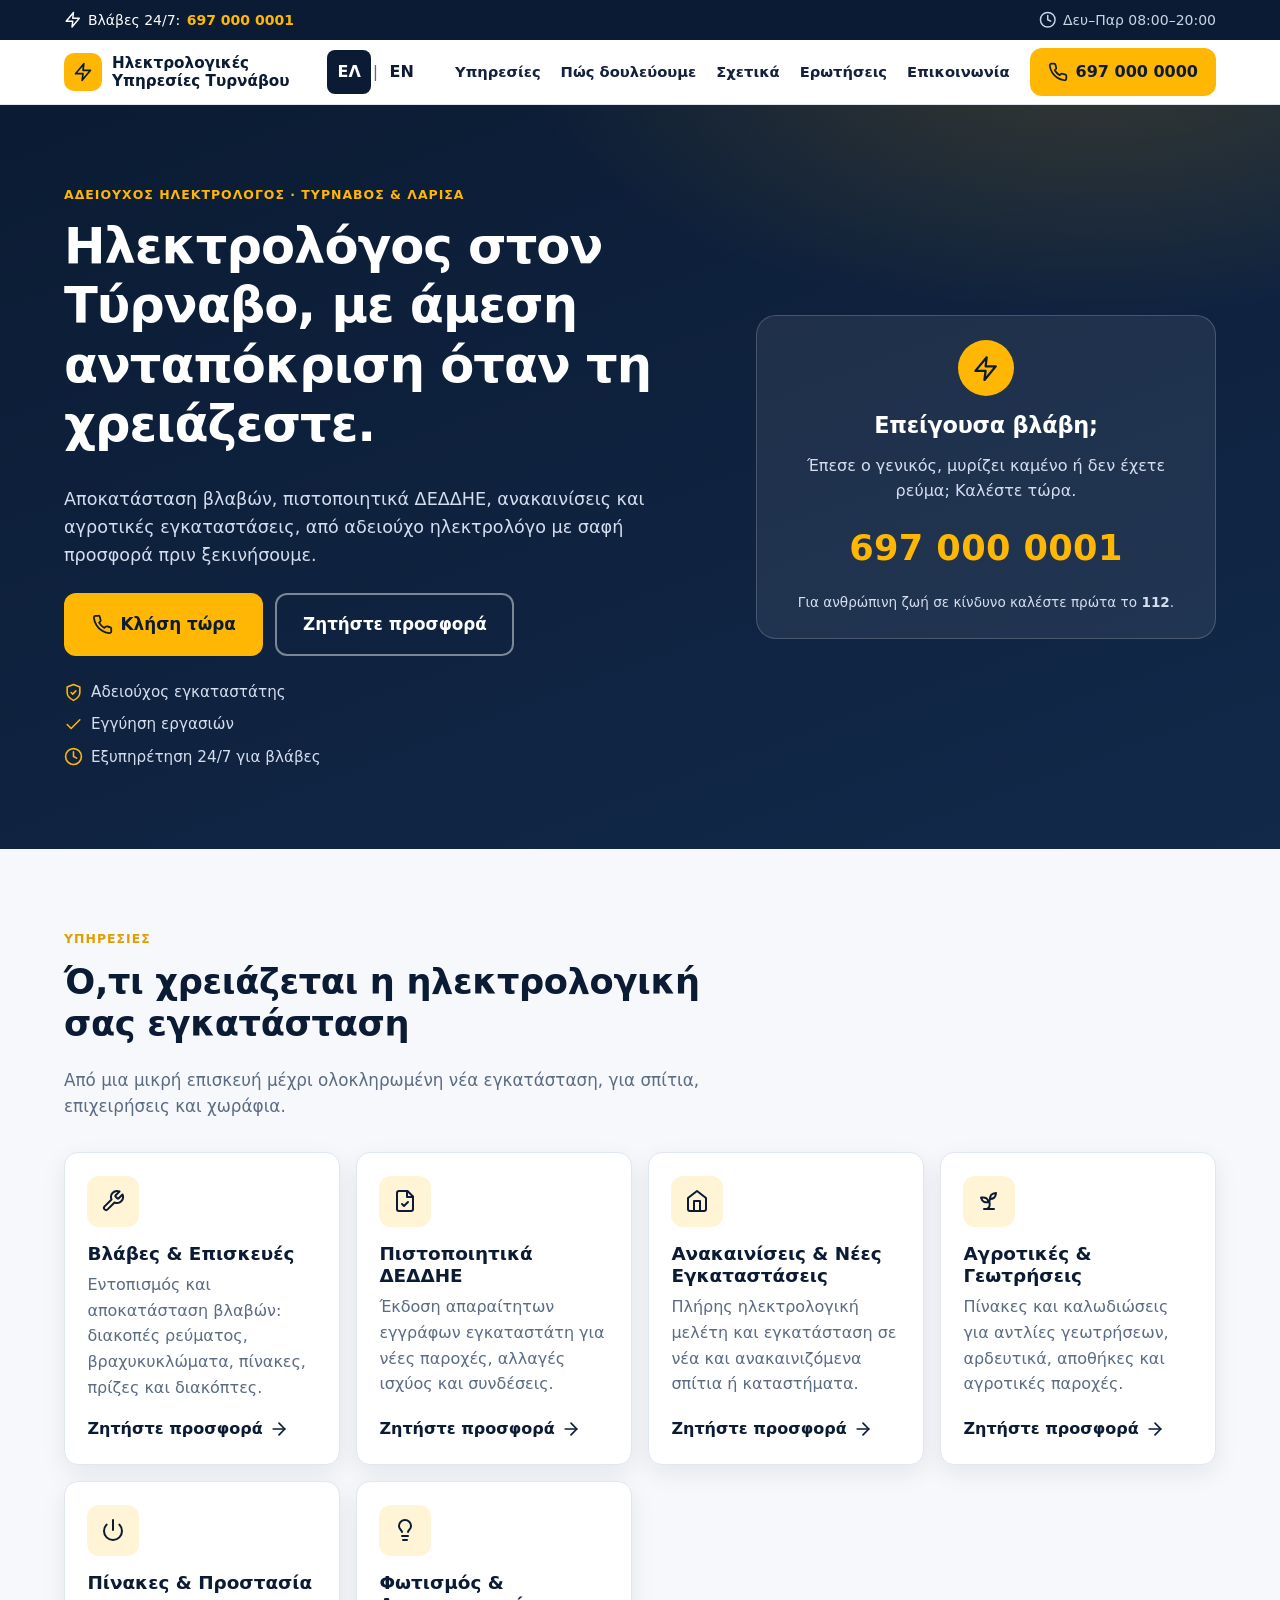
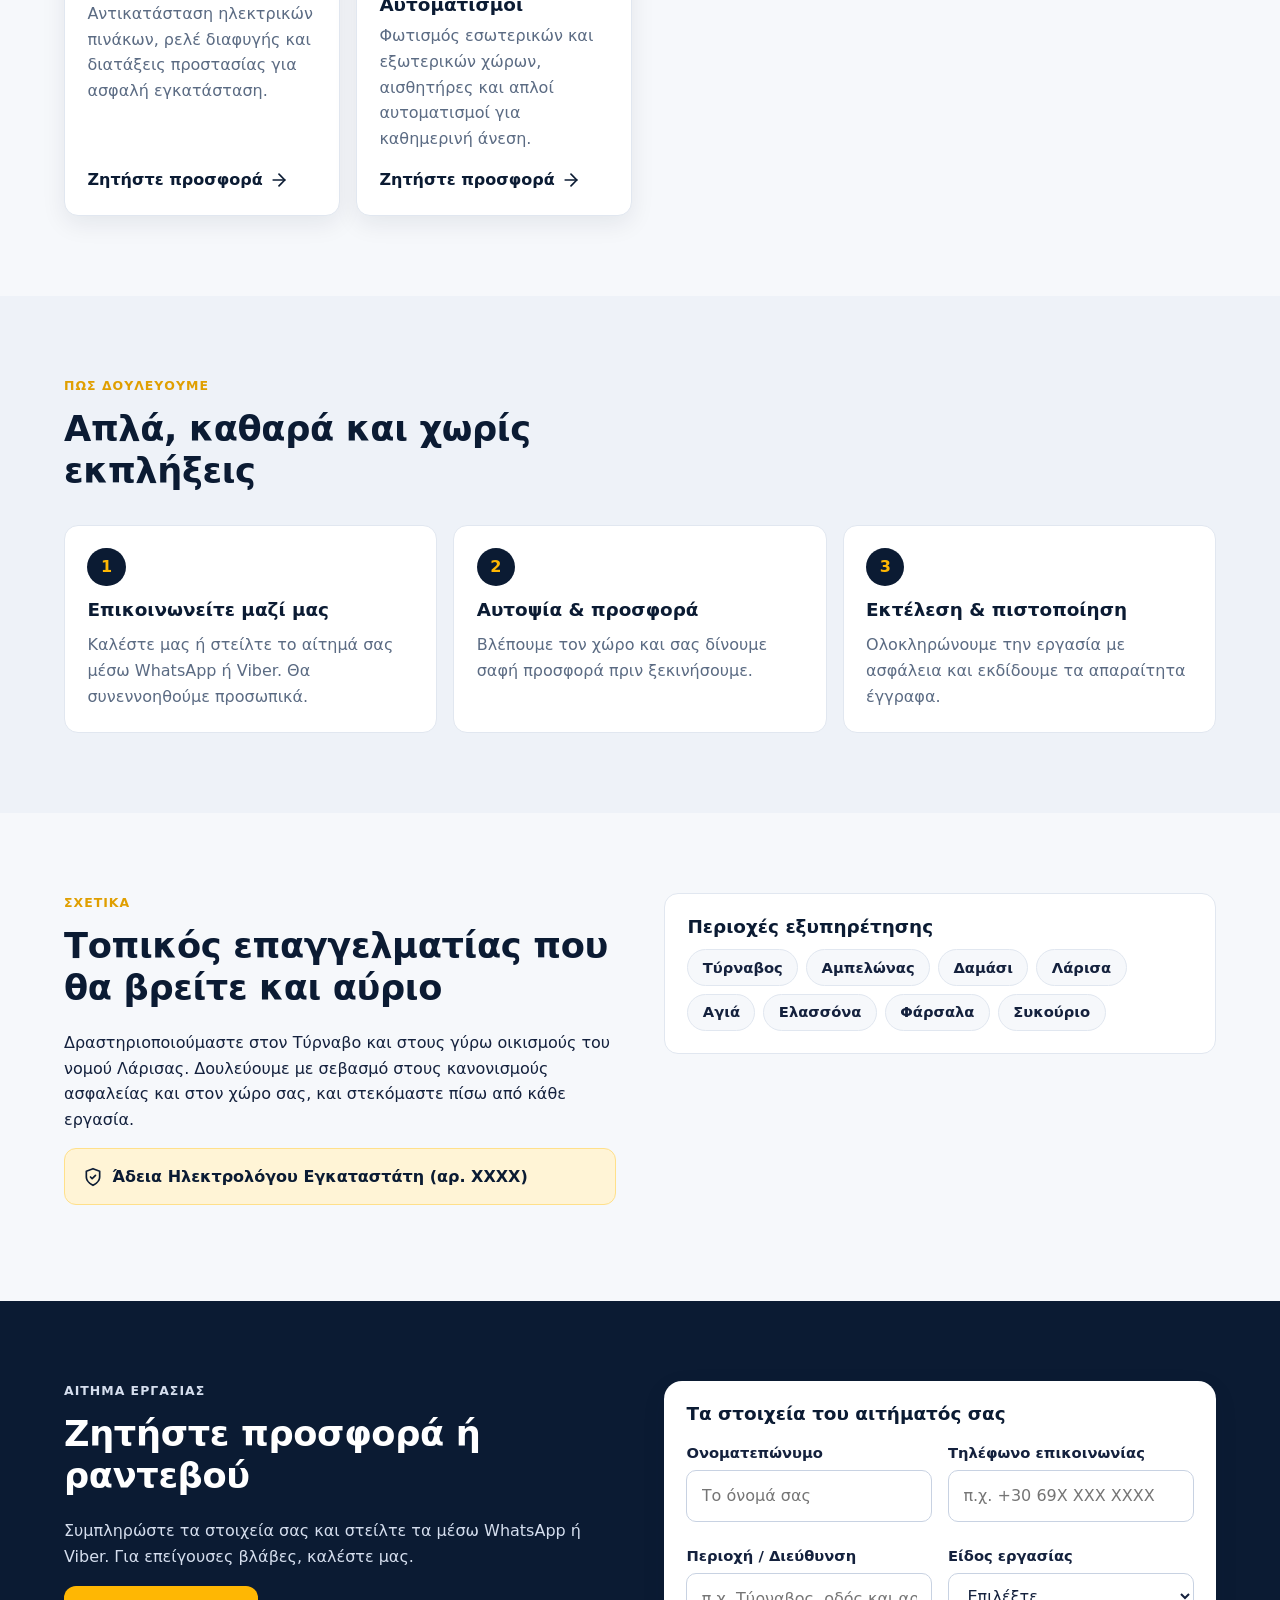
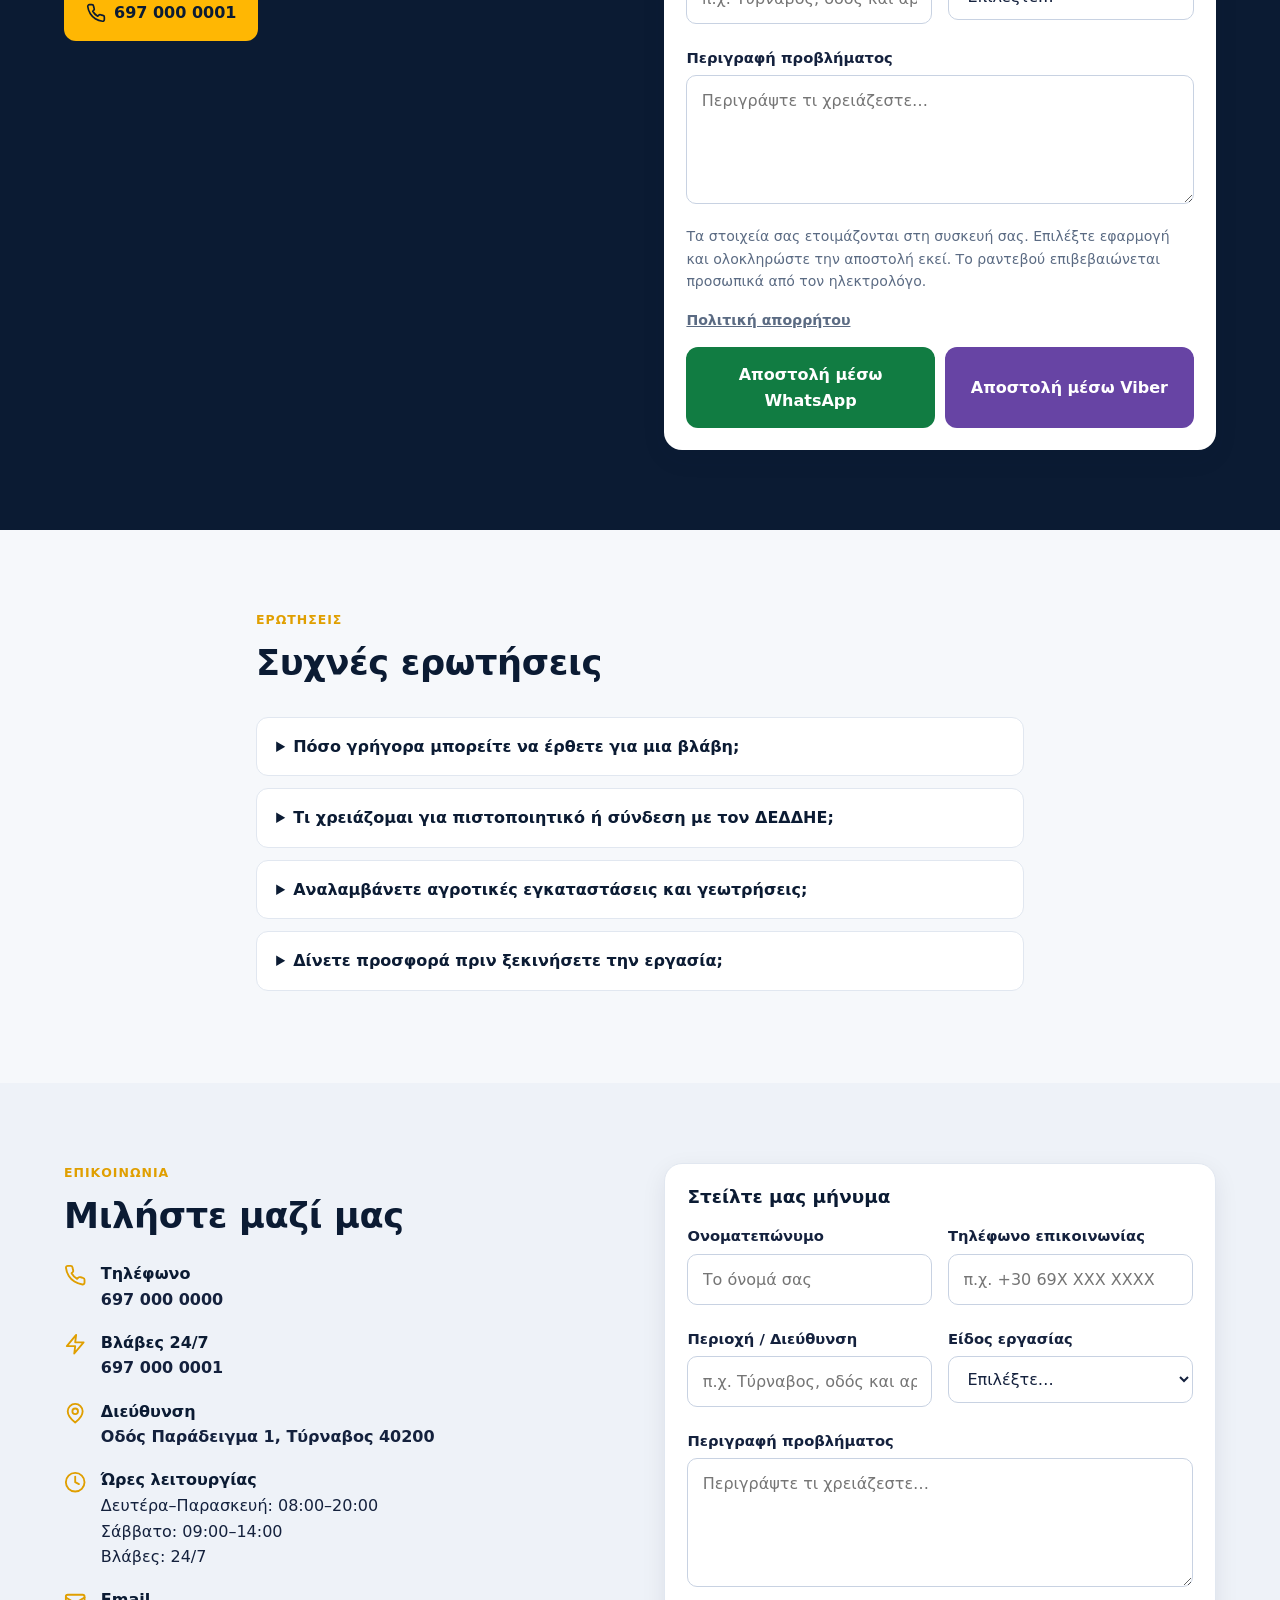
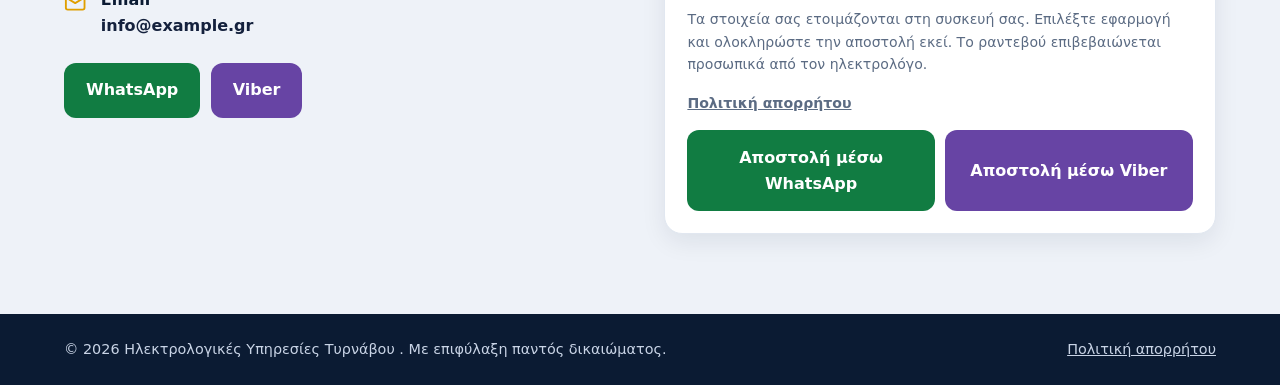
==== commit 5f880945: "Add files via upload" ====
--- a/index.html
+++ b/index.html
@@ -3,23 +3,22 @@
 <head>
   <meta charset="utf-8">
   <meta name="viewport" content="width=device-width, initial-scale=1">
-  <title>Ηλεκτρολόγος Τύρναβος | Βλάβες 24/7 & Πιστοποιητικά ΔΕΔΔΗΕ</title>
-  <meta name="description" content="Αδειούχος ηλεκτρολόγος στον Τύρναβο και τη Λάρισα. Άμεση αποκατάσταση βλαβών 24/7, πιστοποιητικά ΔΕΔΔΗΕ, ανακαινίσεις και αγροτικές εγκαταστάσεις.">
+  <title data-i18n="meta.title">Ηλεκτρολόγος Τύρναβος | Βλάβες 24/7 &amp; Πιστοποιητικά ΔΕΔΔΗΕ</title>
+  <meta name="description" content="Αδειούχος ηλεκτρολόγος στον Τύρναβο και τη Λάρισα. Άμεση αποκατάσταση βλαβών 24/7, πιστοποιητικά ΔΕΔΔΗΕ, ανακαινίσεις και αγροτικές εγκαταστάσεις." data-i18n-content="meta.description">
   <link rel="canonical" href="https://www.example.gr/">
   <meta name="theme-color" content="#0b1b33">
   <meta name="robots" content="index, follow">
 
   <meta property="og:type" content="website">
   <meta property="og:locale" content="el_GR">
-  <meta property="og:title" content="Ηλεκτρολόγος Τύρναβος | Βλάβες 24/7 & Πιστοποιητικά ΔΕΔΔΗΕ">
-  <meta property="og:description" content="Αδειούχος ηλεκτρολόγος στον Τύρναβο και τη Λάρισα. Άμεση ανταπόκριση σε βλάβες, πιστοποιητικά ΔΕΔΔΗΕ, ανακαινίσεις, αγροτικές εγκαταστάσεις.">
+  <meta property="og:title" content="Ηλεκτρολόγος Τύρναβος | Βλάβες 24/7 &amp; Πιστοποιητικά ΔΕΔΔΗΕ" data-i18n-content="meta.title">
+  <meta property="og:description" content="Αδειούχος ηλεκτρολόγος στον Τύρναβο και τη Λάρισα. Άμεση ανταπόκριση σε βλάβες, πιστοποιητικά ΔΕΔΔΗΕ, ανακαινίσεις, αγροτικές εγκαταστάσεις." data-i18n-content="meta.ogDescription">
   <meta property="og:url" content="https://www.example.gr/">
 
-  <link rel="icon" href="/favicon.svg" type="image/svg+xml">
-  <link rel="preconnect" href="https://www.gstatic.com" crossorigin>
-  <link rel="stylesheet" href="/css/styles.css">
-  <link rel="modulepreload" href="/js/app.js">
-  <script type="module" src="/js/app.js"></script>
+  <link rel="icon" href="./favicon.svg" type="image/svg+xml">
+  <link rel="stylesheet" href="./css/styles.css">
+  <link rel="modulepreload" href="./js/app.js">
+  <script type="module" src="./js/app.js"></script>
 
   <script type="application/ld+json">
   {
@@ -45,40 +44,40 @@
   </script>
 </head>
 
-<body data-hydrate>
-  <a class="skip-link" href="#main">Μετάβαση στο περιεχόμενο</a>
+<body>
+  <a class="skip-link" href="#main" data-i18n="common.skip">Μετάβαση στο περιεχόμενο</a>
 
   <!-- Icon sprite (stroke icons, 24x24) -->
   <svg class="sprite" aria-hidden="true" focusable="false" width="0" height="0">
-    <symbol id="i-zap" viewBox="0 0 24 24"><polygon points="13 2 3 14 12 14 11 22 21 10 12 10 13 2"/></symbol>
-    <symbol id="i-wrench" viewBox="0 0 24 24"><path d="M14.7 6.3a1 1 0 0 0 0 1.4l1.6 1.6a1 1 0 0 0 1.4 0l3.77-3.77a6 6 0 0 1-7.94 7.94l-6.91 6.91a2.12 2.12 0 0 1-3-3l6.91-6.91a6 6 0 0 1 7.94-7.94l-3.76 3.76z"/></symbol>
-    <symbol id="i-shield" viewBox="0 0 24 24"><path d="M12 22s8-4 8-10V5l-8-3-8 3v7c0 6 8 10 8 10z"/><path d="m9 12 2 2 4-4"/></symbol>
-    <symbol id="i-file-check" viewBox="0 0 24 24"><path d="M14.5 2H6a2 2 0 0 0-2 2v16a2 2 0 0 0 2 2h12a2 2 0 0 0 2-2V7.5L14.5 2z"/><polyline points="14 2 14 8 20 8"/><path d="m9 15 2 2 4-4"/></symbol>
-    <symbol id="i-home" viewBox="0 0 24 24"><path d="m3 9 9-7 9 7v11a2 2 0 0 1-2 2H5a2 2 0 0 1-2-2z"/><polyline points="9 22 9 12 15 12 15 22"/></symbol>
-    <symbol id="i-sprout" viewBox="0 0 24 24"><path d="M7 20h10"/><path d="M10 20c5.5-2.5.8-6.4 3-10"/><path d="M9.5 9.4c1.1.8 1.8 2.2 2.3 3.7-2 .4-3.5.4-4.8-.3-1.2-.6-2.3-1.9-3-4.2 2.8-.5 4.4 0 5.5.8z"/><path d="M14.1 6a7 7 0 0 0-1.1 4c1.9-.1 3.3-.6 4.3-1.4 1-1 1.6-2.3 1.7-4.6-2.7.1-4 1-4.9 2z"/></symbol>
-    <symbol id="i-power" viewBox="0 0 24 24"><path d="M18.36 6.64a9 9 0 1 1-12.73 0"/><line x1="12" y1="2" x2="12" y2="12"/></symbol>
-    <symbol id="i-lightbulb" viewBox="0 0 24 24"><path d="M15 14c.2-1 .7-1.7 1.5-2.5 1-.9 1.5-2.2 1.5-3.5A6 6 0 0 0 6 8c0 1 .2 2.2 1.5 3.5.7.7 1.3 1.5 1.5 2.5"/><path d="M9 18h6"/><path d="M10 22h4"/></symbol>
-    <symbol id="i-phone" viewBox="0 0 24 24"><path d="M22 16.92v3a2 2 0 0 1-2.18 2 19.79 19.79 0 0 1-8.63-3.07 19.5 19.5 0 0 1-6-6 19.79 19.79 0 0 1-3.07-8.67A2 2 0 0 1 4.11 2h3a2 2 0 0 1 2 1.72c.127.96.361 1.903.7 2.81a2 2 0 0 1-.45 2.11L8.09 9.91a16 16 0 0 0 6 6l1.27-1.27a2 2 0 0 1 2.11-.45c.907.339 1.85.573 2.81.7A2 2 0 0 1 22 16.92z"/></symbol>
-    <symbol id="i-clock" viewBox="0 0 24 24"><circle cx="12" cy="12" r="10"/><polyline points="12 6 12 12 16 14"/></symbol>
-    <symbol id="i-map-pin" viewBox="0 0 24 24"><path d="M20 10c0 6-8 12-8 12s-8-6-8-12a8 8 0 0 1 16 0z"/><circle cx="12" cy="10" r="3"/></symbol>
-    <symbol id="i-mail" viewBox="0 0 24 24"><rect x="2" y="4" width="20" height="16" rx="2"/><path d="m22 7-10 6L2 7"/></symbol>
-    <symbol id="i-menu" viewBox="0 0 24 24"><line x1="3" y1="6" x2="21" y2="6"/><line x1="3" y1="12" x2="21" y2="12"/><line x1="3" y1="18" x2="21" y2="18"/></symbol>
-    <symbol id="i-x" viewBox="0 0 24 24"><line x1="18" y1="6" x2="6" y2="18"/><line x1="6" y1="6" x2="18" y2="18"/></symbol>
-    <symbol id="i-check" viewBox="0 0 24 24"><polyline points="20 6 9 17 4 12"/></symbol>
-    <symbol id="i-arrow" viewBox="0 0 24 24"><line x1="5" y1="12" x2="19" y2="12"/><polyline points="12 5 19 12 12 19"/></symbol>
-  </svg>
+    <symbol id="i-zap" viewBox="0 0 24 24"><polygon points="13 2 3 14 12 14 11 22 21 10 12 10 13 2"></polygon></symbol>
+    <symbol id="i-wrench" viewBox="0 0 24 24"><path d="M14.7 6.3a1 1 0 0 0 0 1.4l1.6 1.6a1 1 0 0 0 1.4 0l3.77-3.77a6 6 0 0 1-7.94 7.94l-6.91 6.91a2.12 2.12 0 0 1-3-3l6.91-6.91a6 6 0 0 1 7.94-7.94l-3.76 3.76z"></path></symbol>
+    <symbol id="i-shield" viewBox="0 0 24 24"><path d="M12 22s8-4 8-10V5l-8-3-8 3v7c0 6 8 10 8 10z"></path><path d="m9 12 2 2 4-4"></path></symbol>
+    <symbol id="i-file-check" viewBox="0 0 24 24"><path d="M14.5 2H6a2 2 0 0 0-2 2v16a2 2 0 0 0 2 2h12a2 2 0 0 0 2-2V7.5L14.5 2z"></path><polyline points="14 2 14 8 20 8"></polyline><path d="m9 15 2 2 4-4"></path></symbol>
+    <symbol id="i-home" viewBox="0 0 24 24"><path d="m3 9 9-7 9 7v11a2 2 0 0 1-2 2H5a2 2 0 0 1-2-2z"></path><polyline points="9 22 9 12 15 12 15 22"></polyline></symbol>
+    <symbol id="i-sprout" viewBox="0 0 24 24"><path d="M7 20h10"></path><path d="M10 20c5.5-2.5.8-6.4 3-10"></path><path d="M9.5 9.4c1.1.8 1.8 2.2 2.3 3.7-2 .4-3.5.4-4.8-.3-1.2-.6-2.3-1.9-3-4.2 2.8-.5 4.4 0 5.5.8z"></path><path d="M14.1 6a7 7 0 0 0-1.1 4c1.9-.1 3.3-.6 4.3-1.4 1-1 1.6-2.3 1.7-4.6-2.7.1-4 1-4.9 2z"></path></symbol>
+    <symbol id="i-power" viewBox="0 0 24 24"><path d="M18.36 6.64a9 9 0 1 1-12.73 0"></path><line x1="12" y1="2" x2="12" y2="12"></line></symbol>
+    <symbol id="i-lightbulb" viewBox="0 0 24 24"><path d="M15 14c.2-1 .7-1.7 1.5-2.5 1-.9 1.5-2.2 1.5-3.5A6 6 0 0 0 6 8c0 1 .2 2.2 1.5 3.5.7.7 1.3 1.5 1.5 2.5"></path><path d="M9 18h6"></path><path d="M10 22h4"></path></symbol>
+    <symbol id="i-phone" viewBox="0 0 24 24"><path d="M22 16.92v3a2 2 0 0 1-2.18 2 19.79 19.79 0 0 1-8.63-3.07 19.5 19.5 0 0 1-6-6 19.79 19.79 0 0 1-3.07-8.67A2 2 0 0 1 4.11 2h3a2 2 0 0 1 2 1.72c.127.96.361 1.903.7 2.81a2 2 0 0 1-.45 2.11L8.09 9.91a16 16 0 0 0 6 6l1.27-1.27a2 2 0 0 1 2.11-.45c.907.339 1.85.573 2.81.7A2 2 0 0 1 22 16.92z"></path></symbol>
+    <symbol id="i-clock" viewBox="0 0 24 24"><circle cx="12" cy="12" r="10"></circle><polyline points="12 6 12 12 16 14"></polyline></symbol>
+    <symbol id="i-map-pin" viewBox="0 0 24 24"><path d="M20 10c0 6-8 12-8 12s-8-6-8-12a8 8 0 0 1 16 0z"></path><circle cx="12" cy="10" r="3"></circle></symbol>
+    <symbol id="i-mail" viewBox="0 0 24 24"><rect x="2" y="4" width="20" height="16" rx="2"></rect><path d="m22 7-10 6L2 7"></path></symbol>
+    <symbol id="i-menu" viewBox="0 0 24 24"><line x1="3" y1="6" x2="21" y2="6"></line><line x1="3" y1="12" x2="21" y2="12"></line><line x1="3" y1="18" x2="21" y2="18"></line></symbol>
+    <symbol id="i-x" viewBox="0 0 24 24"><line x1="18" y1="6" x2="6" y2="18"></line><line x1="6" y1="6" x2="18" y2="18"></line></symbol>
+    <symbol id="i-check" viewBox="0 0 24 24"><polyline points="20 6 9 17 4 12"></polyline></symbol>
+    <symbol id="i-arrow" viewBox="0 0 24 24"><line x1="5" y1="12" x2="19" y2="12"></line><polyline points="12 5 19 12 12 19"></polyline></symbol>
+  <symbol id="i-chat" viewBox="0 0 24 24"><path d="M21 11.5a8.5 8.5 0 0 1-8.5 8.5H3l2-5a8.5 8.5 0 1 1 16-3.5Z"></path></symbol></svg>
 
   <!-- Emergency top bar -->
   <div class="topbar">
     <div class="container topbar__inner">
       <p class="topbar__item">
-        <svg class="icon" aria-hidden="true"><use href="#i-zap"/></svg>
-        <span>Βλάβες 24/7:</span>
+        <svg class="icon" aria-hidden="true"><use href="#i-zap"></use></svg>
+        <span data-i18n="common.emergencyLabel">Βλάβες 24/7:</span>
         <a class="topbar__phone" href="tel:+306970000001" data-bind="emergency-phone" data-bind-href="emergency-phone">697 000 0001</a>
       </p>
       <p class="topbar__item topbar__hours">
-        <svg class="icon" aria-hidden="true"><use href="#i-clock"/></svg>
-        <span data-bind="hours-short">Δευ–Παρ 08:00–20:00</span>
+        <svg class="icon" aria-hidden="true"><use href="#i-clock"></use></svg>
+        <span data-bind="hours-short" data-i18n="business.hoursShort">Δευ–Παρ 08:00–20:00</span>
       </p>
     </div>
   </div>
@@ -86,24 +85,24 @@
   <!-- Header -->
   <header class="site-header">
     <div class="container site-header__inner">
-      <a class="brand" href="/" aria-label="Αρχική">
-        <span class="brand__mark" aria-hidden="true"><svg class="icon"><use href="#i-zap"/></svg></span>
-        <span class="brand__text" data-bind="business-name">Ηλεκτρολογικές Υπηρεσίες Τυρνάβου</span>
+      <a class="brand" href="./index.html" aria-label="Αρχική" data-i18n-aria-label="common.home">
+        <span class="brand__mark" aria-hidden="true"><svg class="icon"><use href="#i-zap"></use></svg></span>
+        <span class="brand__text" data-bind="business-name" data-i18n="business.name">Ηλεκτρολογικές Υπηρεσίες Τυρνάβου</span>
       </a>
 
-      <button class="nav-toggle" type="button" aria-expanded="false" aria-controls="primary-nav" aria-label="Μενού">
-        <svg class="icon icon--open" aria-hidden="true"><use href="#i-menu"/></svg>
-        <svg class="icon icon--close" aria-hidden="true"><use href="#i-x"/></svg>
+      <button class="nav-toggle" type="button" aria-expanded="false" aria-controls="primary-nav" aria-label="Μενού" data-i18n-aria-label="nav.menu">
+        <svg class="icon icon--open" aria-hidden="true"><use href="#i-menu"></use></svg>
+        <svg class="icon icon--close" aria-hidden="true"><use href="#i-x"></use></svg>
       </button>
 
-      <nav id="primary-nav" class="nav" aria-label="Κύριο μενού">
-        <a href="#services">Υπηρεσίες</a>
-        <a href="#process">Πώς δουλεύουμε</a>
-        <a href="#about">Σχετικά</a>
-        <a href="#faq">Ερωτήσεις</a>
-        <a href="#contact">Επικοινωνία</a>
+      <div class="language-switcher" role="group" aria-label="Γλώσσα" data-i18n-aria-label="nav.language"><button type="button" data-language="el" lang="el" aria-label="Ελληνικά" aria-pressed="true">ΕΛ</button><span aria-hidden="true">|</span><button type="button" data-language="en" lang="en" aria-label="English" aria-pressed="false">EN</button></div><nav id="primary-nav" class="nav" aria-label="Κύριο μενού" data-i18n-aria-label="nav.primary">
+        <a href="#services" data-i18n="nav.services">Υπηρεσίες</a>
+        <a href="#process" data-i18n="nav.process">Πώς δουλεύουμε</a>
+        <a href="#about" data-i18n="nav.about">Σχετικά</a>
+        <a href="#faq" data-i18n="nav.faq">Ερωτήσεις</a>
+        <a href="#contact" data-i18n="nav.contact">Επικοινωνία</a>
         <a class="btn btn--primary btn--sm nav__cta" href="tel:+306970000000" data-bind-href="phone">
-          <svg class="icon" aria-hidden="true"><use href="#i-phone"/></svg>
+          <svg class="icon" aria-hidden="true"><use href="#i-phone"></use></svg>
           <span data-bind="phone">697 000 0000</span>
         </a>
       </nav>
@@ -115,29 +114,27 @@
     <section class="hero">
       <div class="container hero__grid">
         <div class="hero__copy">
-          <p class="eyebrow">Αδειούχος ηλεκτρολόγος · Τύρναβος & Λάρισα</p>
-          <h1>Ηλεκτρολόγος στον Τύρναβο, με άμεση ανταπόκριση όταν τη χρειάζεστε.</h1>
-          <p class="lead">Αποκατάσταση βλαβών, πιστοποιητικά ΔΕΔΔΗΕ, ανακαινίσεις και αγροτικές εγκαταστάσεις, από αδειούχο ηλεκτρολόγο με σαφή προσφορά πριν ξεκινήσουμε.</p>
+          <p class="eyebrow" data-i18n="hero.eyebrow">Αδειούχος ηλεκτρολόγος · Τύρναβος &amp; Λάρισα</p>
+          <h1 data-i18n="hero.title">Ηλεκτρολόγος στον Τύρναβο, με άμεση ανταπόκριση όταν τη χρειάζεστε.</h1>
+          <p class="lead" data-i18n="hero.lead">Αποκατάσταση βλαβών, πιστοποιητικά ΔΕΔΔΗΕ, ανακαινίσεις και αγροτικές εγκαταστάσεις, από αδειούχο ηλεκτρολόγο με σαφή προσφορά πριν ξεκινήσουμε.</p>
           <div class="hero__actions">
             <a class="btn btn--primary btn--lg" href="tel:+306970000000" data-bind-href="phone">
-              <svg class="icon" aria-hidden="true"><use href="#i-phone"/></svg>
-              Κλήση τώρα
-            </a>
-            <a class="btn btn--ghost btn--lg" href="#quote">Ζητήστε προσφορά</a>
+              <svg class="icon" aria-hidden="true"><use href="#i-phone"></use></svg> <span data-i18n="common.callNow">Κλήση τώρα</span> </a>
+            <a class="btn btn--ghost btn--lg" href="#quote" data-i18n="common.quote">Ζητήστε προσφορά</a>
           </div>
-          <ul class="badges" aria-label="Γιατί να μας επιλέξετε">
-            <li><svg class="icon" aria-hidden="true"><use href="#i-shield"/></svg> Αδειούχος εγκαταστάτης</li>
-            <li><svg class="icon" aria-hidden="true"><use href="#i-check"/></svg> Εγγύηση εργασιών</li>
-            <li><svg class="icon" aria-hidden="true"><use href="#i-clock"/></svg> Εξυπηρέτηση 24/7 για βλάβες</li>
+          <ul class="badges" aria-label="Γιατί να μας επιλέξετε" data-i18n-aria-label="hero.reasons">
+            <li><svg class="icon" aria-hidden="true"><use href="#i-shield"></use></svg> <span data-i18n="hero.licensed">Αδειούχος εγκαταστάτης</span> </li>
+            <li><svg class="icon" aria-hidden="true"><use href="#i-check"></use></svg> <span data-i18n="hero.guarantee">Εγγύηση εργασιών</span> </li>
+            <li><svg class="icon" aria-hidden="true"><use href="#i-clock"></use></svg> <span data-i18n="hero.availability">Εξυπηρέτηση 24/7 για βλάβες</span> </li>
           </ul>
         </div>
 
         <aside class="hero__card" aria-labelledby="emg-title">
-          <div class="hero__card-icon" aria-hidden="true"><svg class="icon"><use href="#i-zap"/></svg></div>
-          <h2 id="emg-title">Επείγουσα βλάβη;</h2>
-          <p>Έπεσε ο γενικός, μυρίζει καμένο ή δεν έχετε ρεύμα; Καλέστε τώρα.</p>
+          <div class="hero__card-icon" aria-hidden="true"><svg class="icon"><use href="#i-zap"></use></svg></div>
+          <h2 id="emg-title" data-i18n="hero.emergency">Επείγουσα βλάβη;</h2>
+          <p data-i18n="hero.emergencyText">Έπεσε ο γενικός, μυρίζει καμένο ή δεν έχετε ρεύμα; Καλέστε τώρα.</p>
           <a class="hero__phone" href="tel:+306970000001" data-bind="emergency-phone" data-bind-href="emergency-phone">697 000 0001</a>
-          <p class="hero__card-note">Για ανθρώπινη ζωή σε κίνδυνο καλέστε πρώτα το <strong>112</strong>.</p>
+          <p class="hero__card-note"><span data-i18n="hero.safety">Για ανθρώπινη ζωή σε κίνδυνο καλέστε πρώτα το</span> <strong>112</strong>.</p>
         </aside>
       </div>
     </section>
@@ -146,60 +143,49 @@
     <section id="services" class="section">
       <div class="container">
         <header class="section__head">
-          <p class="eyebrow eyebrow--dark">Υπηρεσίες</p>
-          <h2>Ό,τι χρειάζεται η ηλεκτρολογική σας εγκατάσταση</h2>
-          <p class="section__lead">Από μια μικρή επισκευή μέχρι ολοκληρωμένη νέα εγκατάσταση, για σπίτια, επιχειρήσεις και χωράφια.</p>
+          <p class="eyebrow eyebrow--dark" data-i18n="nav.services">Υπηρεσίες</p>
+          <h2 data-i18n="services.title">Ό,τι χρειάζεται η ηλεκτρολογική σας εγκατάσταση</h2>
+          <p class="section__lead" data-i18n="services.lead">Από μια μικρή επισκευή μέχρι ολοκληρωμένη νέα εγκατάσταση, για σπίτια, επιχειρήσεις και χωράφια.</p>
         </header>
 
         <div id="services-grid" class="grid grid--cards">
           <article class="card service-card">
-            <span class="card__icon" aria-hidden="true"><svg class="icon"><use href="#i-wrench"/></svg></span>
-            <h3>Βλάβες & Επισκευές</h3>
-            <p>Εντοπισμός και αποκατάσταση βλαβών: διακοπές ρεύματος, βραχυκυκλώματα, πίνακες, πρίζες και διακόπτες.</p>
-            <a class="card__link" href="#quote" data-service="Βλάβη">Ζητήστε προσφορά <svg class="icon" aria-hidden="true"><use href="#i-arrow"/></svg></a>
-          </article>
-          <article class="card service-card">
-            <span class="card__icon" aria-hidden="true"><svg class="icon"><use href="#i-file-check"/></svg></span>
-            <h3>Πιστοποιητικά ΔΕΔΔΗΕ</h3>
-            <p>Έκδοση απαραίτητων εγγράφων εγκαταστάτη για νέες παροχές, αλλαγές ισχύος και συνδέσεις.</p>
-            <a class="card__link" href="#quote" data-service="Πιστοποιητικό ΔΕΔΔΗΕ">Ζητήστε προσφορά <svg class="icon" aria-hidden="true"><use href="#i-arrow"/></svg></a>
-          </article>
-          <article class="card service-card">
-            <span class="card__icon" aria-hidden="true"><svg class="icon"><use href="#i-home"/></svg></span>
-            <h3>Ανακαινίσεις & Νέες Εγκαταστάσεις</h3>
-            <p>Πλήρης ηλεκτρολογική μελέτη και εγκατάσταση σε νέα και ανακαινιζόμενα σπίτια ή καταστήματα.</p>
-            <a class="card__link" href="#quote" data-service="Ανακαίνιση">Ζητήστε προσφορά <svg class="icon" aria-hidden="true"><use href="#i-arrow"/></svg></a>
-          </article>
-          <article class="card service-card">
-            <span class="card__icon" aria-hidden="true"><svg class="icon"><use href="#i-sprout"/></svg></span>
-            <h3>Αγροτικές & Γεωτρήσεις</h3>
-            <p>Πίνακες και καλωδιώσεις για αντλίες γεωτρήσεων, αρδευτικά, αποθήκες και αγροτικές παροχές.</p>
-            <a class="card__link" href="#quote" data-service="Αγροτικό/Γεώτρηση">Ζητήστε προσφορά <svg class="icon" aria-hidden="true"><use href="#i-arrow"/></svg></a>
-          </article>
-          <article class="card service-card">
-            <span class="card__icon" aria-hidden="true"><svg class="icon"><use href="#i-power"/></svg></span>
-            <h3>Πίνακες & Προστασία</h3>
-            <p>Αντικατάσταση ηλεκτρικών πινάκων, ρελέ διαφυγής και διατάξεις προστασίας για ασφαλή εγκατάσταση.</p>
-            <a class="card__link" href="#quote" data-service="Άλλο">Ζητήστε προσφορά <svg class="icon" aria-hidden="true"><use href="#i-arrow"/></svg></a>
-          </article>
-          <article class="card service-card">
-            <span class="card__icon" aria-hidden="true"><svg class="icon"><use href="#i-lightbulb"/></svg></span>
-            <h3>Φωτισμός & Αυτοματισμοί</h3>
-            <p>Φωτισμός εσωτερικών και εξωτερικών χώρων, αισθητήρες και απλοί αυτοματισμοί για καθημερινή άνεση.</p>
-            <a class="card__link" href="#quote" data-service="Άλλο">Ζητήστε προσφορά <svg class="icon" aria-hidden="true"><use href="#i-arrow"/></svg></a>
-          </article>
-        </div>
-      </div>
-    </section>
-
-    <!-- Portfolio (hidden until Firestore returns items with category "portfolio") -->
-    <section id="portfolio" class="section section--alt" hidden>
-      <div class="container">
-        <header class="section__head">
-          <p class="eyebrow eyebrow--dark">Έργα</p>
-          <h2>Πρόσφατες δουλειές</h2>
-        </header>
-        <div id="portfolio-grid" class="grid grid--portfolio"></div>
+            <span class="card__icon" aria-hidden="true"><svg class="icon"><use href="#i-wrench"></use></svg></span>
+            <h3 data-i18n="services.repairTitle">Βλάβες &amp; Επισκευές</h3>
+            <p data-i18n="services.repairText">Εντοπισμός και αποκατάσταση βλαβών: διακοπές ρεύματος, βραχυκυκλώματα, πίνακες, πρίζες και διακόπτες.</p>
+            <a class="card__link" href="#quote" data-service="repair"><span data-i18n="common.quote">Ζητήστε προσφορά</span> <svg class="icon" aria-hidden="true"><use href="#i-arrow"></use></svg></a>
+          </article>
+          <article class="card service-card">
+            <span class="card__icon" aria-hidden="true"><svg class="icon"><use href="#i-file-check"></use></svg></span>
+            <h3 data-i18n="services.certificateTitle">Πιστοποιητικά ΔΕΔΔΗΕ</h3>
+            <p data-i18n="services.certificateText">Έκδοση απαραίτητων εγγράφων εγκαταστάτη για νέες παροχές, αλλαγές ισχύος και συνδέσεις.</p>
+            <a class="card__link" href="#quote" data-service="certificate"><span data-i18n="common.quote">Ζητήστε προσφορά</span> <svg class="icon" aria-hidden="true"><use href="#i-arrow"></use></svg></a>
+          </article>
+          <article class="card service-card">
+            <span class="card__icon" aria-hidden="true"><svg class="icon"><use href="#i-home"></use></svg></span>
+            <h3 data-i18n="services.renovationTitle">Ανακαινίσεις &amp; Νέες Εγκαταστάσεις</h3>
+            <p data-i18n="services.renovationText">Πλήρης ηλεκτρολογική μελέτη και εγκατάσταση σε νέα και ανακαινιζόμενα σπίτια ή καταστήματα.</p>
+            <a class="card__link" href="#quote" data-service="renovation"><span data-i18n="common.quote">Ζητήστε προσφορά</span> <svg class="icon" aria-hidden="true"><use href="#i-arrow"></use></svg></a>
+          </article>
+          <article class="card service-card">
+            <span class="card__icon" aria-hidden="true"><svg class="icon"><use href="#i-sprout"></use></svg></span>
+            <h3 data-i18n="services.agriculturalTitle">Αγροτικές &amp; Γεωτρήσεις</h3>
+            <p data-i18n="services.agriculturalText">Πίνακες και καλωδιώσεις για αντλίες γεωτρήσεων, αρδευτικά, αποθήκες και αγροτικές παροχές.</p>
+            <a class="card__link" href="#quote" data-service="agricultural"><span data-i18n="common.quote">Ζητήστε προσφορά</span> <svg class="icon" aria-hidden="true"><use href="#i-arrow"></use></svg></a>
+          </article>
+          <article class="card service-card">
+            <span class="card__icon" aria-hidden="true"><svg class="icon"><use href="#i-power"></use></svg></span>
+            <h3 data-i18n="service.panels">Πίνακες &amp; Προστασία</h3>
+            <p data-i18n="services.panelsText">Αντικατάσταση ηλεκτρικών πινάκων, ρελέ διαφυγής και διατάξεις προστασίας για ασφαλή εγκατάσταση.</p>
+            <a class="card__link" href="#quote" data-service="panels"><span data-i18n="common.quote">Ζητήστε προσφορά</span> <svg class="icon" aria-hidden="true"><use href="#i-arrow"></use></svg></a>
+          </article>
+          <article class="card service-card">
+            <span class="card__icon" aria-hidden="true"><svg class="icon"><use href="#i-lightbulb"></use></svg></span>
+            <h3 data-i18n="service.lighting">Φωτισμός &amp; Αυτοματισμοί</h3>
+            <p data-i18n="services.lightingText">Φωτισμός εσωτερικών και εξωτερικών χώρων, αισθητήρες και απλοί αυτοματισμοί για καθημερινή άνεση.</p>
+            <a class="card__link" href="#quote" data-service="lighting"><span data-i18n="common.quote">Ζητήστε προσφορά</span> <svg class="icon" aria-hidden="true"><use href="#i-arrow"></use></svg></a>
+          </article>
+        </div>
       </div>
     </section>
 
@@ -207,24 +193,24 @@
     <section id="process" class="section section--alt">
       <div class="container">
         <header class="section__head">
-          <p class="eyebrow eyebrow--dark">Πώς δουλεύουμε</p>
-          <h2>Απλά, καθαρά και χωρίς εκπλήξεις</h2>
+          <p class="eyebrow eyebrow--dark" data-i18n="nav.process">Πώς δουλεύουμε</p>
+          <h2 data-i18n="process.title">Απλά, καθαρά και χωρίς εκπλήξεις</h2>
         </header>
         <ol class="steps">
           <li class="step">
             <span class="step__num" aria-hidden="true">1</span>
-            <h3>Επικοινωνείτε μαζί μας</h3>
-            <p>Καλείτε ή συμπληρώνετε τη φόρμα. Σας απαντάμε το συντομότερο δυνατό.</p>
+            <h3 data-i18n="process.contactTitle">Επικοινωνείτε μαζί μας</h3>
+            <p data-i18n="process.contactText">Καλέστε μας ή στείλτε το αίτημά σας μέσω WhatsApp ή Viber. Θα συνεννοηθούμε προσωπικά.</p>
           </li>
           <li class="step">
             <span class="step__num" aria-hidden="true">2</span>
-            <h3>Αυτοψία & προσφορά</h3>
-            <p>Βλέπουμε τον χώρο και σας δίνουμε σαφή προσφορά πριν ξεκινήσουμε.</p>
+            <h3 data-i18n="process.quoteTitle">Αυτοψία &amp; προσφορά</h3>
+            <p data-i18n="process.quoteText">Βλέπουμε τον χώρο και σας δίνουμε σαφή προσφορά πριν ξεκινήσουμε.</p>
           </li>
           <li class="step">
             <span class="step__num" aria-hidden="true">3</span>
-            <h3>Εκτέλεση & πιστοποίηση</h3>
-            <p>Ολοκληρώνουμε την εργασία με ασφάλεια και εκδίδουμε τα απαραίτητα έγγραφα.</p>
+            <h3 data-i18n="process.workTitle">Εκτέλεση &amp; πιστοποίηση</h3>
+            <p data-i18n="process.workText">Ολοκληρώνουμε την εργασία με ασφάλεια και εκδίδουμε τα απαραίτητα έγγραφα.</p>
           </li>
         </ol>
       </div>
@@ -234,99 +220,48 @@
     <section id="about" class="section">
       <div class="container about">
         <div>
-          <p class="eyebrow eyebrow--dark">Σχετικά</p>
-          <h2>Τοπικός επαγγελματίας που θα βρείτε και αύριο</h2>
-          <p>Δραστηριοποιούμαστε στον Τύρναβο και στους γύρω οικισμούς του νομού Λάρισας. Δουλεύουμε με σεβασμό στους κανονισμούς ασφαλείας και στον χώρο σας, και στεκόμαστε πίσω από κάθε εργασία.</p>
+          <p class="eyebrow eyebrow--dark" data-i18n="nav.about">Σχετικά</p>
+          <h2 data-i18n="about.title">Τοπικός επαγγελματίας που θα βρείτε και αύριο</h2>
+          <p data-i18n="about.text">Δραστηριοποιούμαστε στον Τύρναβο και στους γύρω οικισμούς του νομού Λάρισας. Δουλεύουμε με σεβασμό στους κανονισμούς ασφαλείας και στον χώρο σας, και στεκόμαστε πίσω από κάθε εργασία.</p>
           <p class="about__license">
-            <svg class="icon" aria-hidden="true"><use href="#i-shield"/></svg>
-            <span data-bind="license">Άδεια Ηλεκτρολόγου Εγκαταστάτη (αρ. XXXX)</span>
+            <svg class="icon" aria-hidden="true"><use href="#i-shield"></use></svg>
+            <span data-bind="license" data-i18n="business.license">Άδεια Ηλεκτρολόγου Εγκαταστάτη (αρ. XXXX)</span>
           </p>
         </div>
         <div class="areas">
-          <h3>Περιοχές εξυπηρέτησης</h3>
+          <h3 data-i18n="about.areas">Περιοχές εξυπηρέτησης</h3>
           <ul class="chips">
-            <li>Τύρναβος</li><li>Αμπελώνας</li><li>Δαμάσι</li><li>Λάρισα</li>
-            <li>Αγιά</li><li>Ελασσόνα</li><li>Φάρσαλα</li><li>Συκούριο</li>
+            <li data-i18n="areas.tyrnavos">Τύρναβος</li><li data-i18n="areas.ampelonas">Αμπελώνας</li><li data-i18n="areas.damasi">Δαμάσι</li><li data-i18n="areas.larissa">Λάρισα</li>
+            <li data-i18n="areas.agia">Αγιά</li><li data-i18n="areas.elassona">Ελασσόνα</li><li data-i18n="areas.farsala">Φάρσαλα</li><li data-i18n="areas.sykourio">Συκούριο</li>
           </ul>
         </div>
       </div>
     </section>
 
-    <!-- Quote / Lead form -->
     <section id="quote" class="section section--dark">
       <div class="container quote">
         <div class="quote__intro">
-          <p class="eyebrow">Αίτημα εργασίας</p>
-          <h2>Ζητήστε προσφορά ή ραντεβού</h2>
-          <p>Συμπληρώστε τα στοιχεία σας και θα επικοινωνήσουμε μαζί σας. Για επείγουσες βλάβες, είναι πιο γρήγορο να μας καλέσετε.</p>
+          <p class="eyebrow" data-i18n="quote.eyebrow">Αίτημα εργασίας</p>
+          <h2 data-i18n="quote.title">Ζητήστε προσφορά ή ραντεβού</h2>
+          <p data-i18n="quote.intro">Συμπληρώστε τα στοιχεία σας και στείλτε τα μέσω WhatsApp ή Viber. Για επείγουσες βλάβες, καλέστε μας.</p>
           <a class="btn btn--primary" href="tel:+306970000001" data-bind-href="emergency-phone">
-            <svg class="icon" aria-hidden="true"><use href="#i-phone"/></svg>
+            <svg class="icon" aria-hidden="true"><use href="#i-phone"></use></svg>
             <span data-bind="emergency-phone">697 000 0001</span>
           </a>
         </div>
 
-        <form id="quote-form" class="form" novalidate autocomplete="on">
-          <div class="field">
-            <label for="q-name">Ονοματεπώνυμο</label>
-            <input id="q-name" name="clientName" type="text" autocomplete="name" maxlength="100" required aria-describedby="q-name-err">
-            <p class="field__error" id="q-name-err" role="alert"></p>
-          </div>
-
-          <div class="field">
-            <label for="q-phone">Κινητό τηλέφωνο</label>
-            <input id="q-phone" name="phone" type="tel" inputmode="tel" autocomplete="tel" placeholder="69X XXX XXXX" maxlength="20" required aria-describedby="q-phone-err">
-            <p class="field__error" id="q-phone-err" role="alert"></p>
-          </div>
-
-          <div class="field">
-            <label for="q-area">Περιοχή / Πόλη</label>
-            <input id="q-area" name="area" type="text" list="areas-list" placeholder="π.χ. Τύρναβος" maxlength="100" required aria-describedby="q-area-err">
-            <datalist id="areas-list">
-              <option value="Τύρναβος"></option><option value="Αμπελώνας"></option><option value="Δαμάσι"></option>
-              <option value="Λάρισα"></option><option value="Αγιά"></option><option value="Ελασσόνα"></option>
-              <option value="Φάρσαλα"></option><option value="Συκούριο"></option>
-            </datalist>
-            <p class="field__error" id="q-area-err" role="alert"></p>
-          </div>
-
-          <div class="field">
-            <label for="q-service">Είδος εργασίας</label>
-            <select id="q-service" name="serviceType" required aria-describedby="q-service-err">
-              <option value="">Επιλέξτε…</option>
-              <option value="Βλάβη">Βλάβη</option>
-              <option value="Πιστοποιητικό ΔΕΔΔΗΕ">Πιστοποιητικό ΔΕΔΔΗΕ</option>
-              <option value="Ανακαίνιση">Ανακαίνιση</option>
-              <option value="Αγροτικό/Γεώτρηση">Αγροτικό/Γεώτρηση</option>
-              <option value="Άλλο">Άλλο</option>
-            </select>
-            <p class="field__error" id="q-service-err" role="alert"></p>
-          </div>
-
-          <div class="field field--full">
-            <label for="q-notes">Περιγραφή / Σημειώσεις <span class="optional">(προαιρετικό)</span></label>
-            <textarea id="q-notes" name="notes" rows="4" maxlength="2000" aria-describedby="q-notes-err"></textarea>
-            <p class="field__error" id="q-notes-err" role="alert"></p>
-          </div>
-
-          <div class="hp" aria-hidden="true">
-            <label>Ιστοσελίδα <input type="text" name="website" tabindex="-1" autocomplete="off"></label>
-          </div>
-
-          <div class="field field--full field--check">
-            <label class="check">
-              <input type="checkbox" name="consent" aria-describedby="q-consent-err">
-              <span>Συμφωνώ να χρησιμοποιηθούν τα στοιχεία μου για την επικοινωνία σχετικά με το αίτημά μου. <a href="/privacy">Πολιτική απορρήτου</a></span>
-            </label>
-            <p class="field__error" id="q-consent-err" role="alert"></p>
-          </div>
-
-          <div class="field field--full">
-            <button class="btn btn--primary btn--lg btn--block" type="submit">
-              <span class="btn__label">Αποστολή αιτήματος</span>
-              <span class="btn__spinner" aria-hidden="true"></span>
-            </button>
-          </div>
-        </form>
+        <form id="quote-form" class="form" novalidate="" autocomplete="on"><h3 data-i18n="form.title">Τα στοιχεία του αιτήματός σας</h3>
+    <div class="field"><label for="q-name" data-i18n="form.name">Ονοματεπώνυμο</label><input id="q-name" name="name" type="text" autocomplete="name" maxlength="100" required aria-describedby="q-name-err" placeholder="Το όνομά σας" data-i18n-placeholder="form.namePlaceholder"><p class="field__error" id="q-name-err" role="alert"></p></div>
+    <div class="field"><label for="q-phone" data-i18n="form.phone">Τηλέφωνο επικοινωνίας</label><input id="q-phone" name="phone" type="tel" autocomplete="tel" maxlength="30" required aria-describedby="q-phone-err" placeholder="π.χ. +30 69X XXX XXXX" data-i18n-placeholder="form.phonePlaceholder"><p class="field__error" id="q-phone-err" role="alert"></p></div>
+    <div class="field"><label for="q-area" data-i18n="form.area">Περιοχή / Διεύθυνση</label><input id="q-area" name="area" type="text" autocomplete="street-address" maxlength="200" required aria-describedby="q-area-err" placeholder="π.χ. Τύρναβος, οδός και αριθμός" data-i18n-placeholder="form.areaPlaceholder"><p class="field__error" id="q-area-err" role="alert"></p></div>
+    <div class="field"><label for="q-service" data-i18n="form.service">Είδος εργασίας</label><select id="q-service" name="serviceType" required aria-describedby="q-service-err"><option value="" data-i18n="service.choose">Επιλέξτε…</option><option value="repair" data-i18n="service.repair">Βλάβη</option><option value="certificate" data-i18n="service.certificate">Πιστοποιητικό ΔΕΔΔΗΕ</option><option value="renovation" data-i18n="service.renovation">Ανακαίνιση</option><option value="agricultural" data-i18n="service.agricultural">Αγροτικό/Γεώτρηση</option><option value="panels" data-i18n="service.panels">Πίνακες &amp; Προστασία</option><option value="lighting" data-i18n="service.lighting">Φωτισμός &amp; Αυτοματισμοί</option><option value="other" data-i18n="service.other">Άλλο</option></select><p class="field__error" id="q-service-err" role="alert"></p></div>
+    <div class="field field--full"><label for="q-notes" data-i18n="form.notes">Περιγραφή προβλήματος</label><textarea id="q-notes" name="notes" rows="4" maxlength="2000" required aria-describedby="q-notes-err" placeholder="Περιγράψτε τι χρειάζεστε…" data-i18n-placeholder="form.notesPlaceholder"></textarea><p class="field__error" id="q-notes-err" role="alert"></p></div>
+    <p class="form__note field--full" data-i18n="form.handoff">Τα στοιχεία σας ετοιμάζονται στη συσκευή σας. Επιλέξτε εφαρμογή και ολοκληρώστε την αποστολή εκεί. Το ραντεβού επιβεβαιώνεται προσωπικά από τον ηλεκτρολόγο.</p>
+    <p class="form__note field--full"><a href="./privacy.html" data-i18n="common.privacy">Πολιτική απορρήτου</a></p>
+    <div class="form__actions field--full"><button class="btn btn--whatsapp" type="submit" name="channel" value="whatsapp" disabled data-i18n="form.whatsapp">Αποστολή μέσω WhatsApp</button><button class="btn btn--viber" type="submit" name="channel" value="viber" disabled data-i18n="form.viber">Αποστολή μέσω Viber</button></div>
+    <p class="form__note field--full" data-form-status role="status" aria-live="polite"></p>
+    <div class="message-preview field--full" data-message-panel hidden><label for="q-preview" data-i18n="form.preview">Το μήνυμά σας</label><textarea id="q-preview" data-message-preview readonly rows="7"></textarea><p class="form__note" data-i18n="form.viberHelp">Στο Viber, αντιγράψτε το μήνυμα και επικολλήστε το στη συνομιλία. Χρειάζεται εγκατεστημένη εφαρμογή. Αν δεν ανοίξει, καλέστε μας.</p><div class="form__actions"><button class="btn btn--dark" type="button" data-copy-message data-i18n="form.copy">Αντιγραφή μηνύματος</button><a class="btn btn--viber" data-open-viber href="#contact" data-i18n="form.openViber">Άνοιγμα Viber</a><a class="btn btn--whatsapp" data-open-whatsapp href="#contact" target="_blank" rel="noopener noreferrer" data-i18n="form.openWhatsapp">Άνοιγμα WhatsApp</a></div></div>
+    <noscript><p class="notice field--full" data-i18n="form.noScript">Για τις φόρμες ενεργοποιήστε JavaScript ή επικοινωνήστε τηλεφωνικά με τους αριθμούς της σελίδας.</p></noscript></form>
       </div>
     </section>
 
@@ -334,25 +269,25 @@
     <section id="faq" class="section">
       <div class="container container--narrow">
         <header class="section__head">
-          <p class="eyebrow eyebrow--dark">Ερωτήσεις</p>
-          <h2>Συχνές ερωτήσεις</h2>
+          <p class="eyebrow eyebrow--dark" data-i18n="nav.faq">Ερωτήσεις</p>
+          <h2 data-i18n="faq.title">Συχνές ερωτήσεις</h2>
         </header>
         <div class="faq">
           <details>
-            <summary>Πόσο γρήγορα μπορείτε να έρθετε για μια βλάβη;</summary>
-            <p>Για επείγουσες βλάβες προσπαθούμε να ανταποκριθούμε όσο το δυνατόν συντομότερα. Καλέστε στον αριθμό βλαβών και θα συνεννοηθούμε άμεσα.</p>
+            <summary data-i18n="faq.responseQuestion">Πόσο γρήγορα μπορείτε να έρθετε για μια βλάβη;</summary>
+            <p data-i18n="faq.responseAnswer">Για επείγουσες βλάβες προσπαθούμε να ανταποκριθούμε όσο το δυνατόν συντομότερα. Καλέστε στον αριθμό βλαβών και θα συνεννοηθούμε άμεσα.</p>
           </details>
           <details>
-            <summary>Τι χρειάζομαι για πιστοποιητικό ή σύνδεση με τον ΔΕΔΔΗΕ;</summary>
-            <p>Εκδίδουμε τα απαραίτητα έγγραφα εγκαταστάτη για νέα σύνδεση ή αλλαγή παροχής. Επικοινωνήστε μαζί μας για να δούμε την περίπτωσή σας και να σας πούμε ακριβώς τι χρειάζεται.</p>
+            <summary data-i18n="faq.certificateQuestion">Τι χρειάζομαι για πιστοποιητικό ή σύνδεση με τον ΔΕΔΔΗΕ;</summary>
+            <p data-i18n="faq.certificateAnswer">Εκδίδουμε τα απαραίτητα έγγραφα εγκαταστάτη για νέα σύνδεση ή αλλαγή παροχής. Επικοινωνήστε μαζί μας για να δούμε την περίπτωσή σας και να σας πούμε ακριβώς τι χρειάζεται.</p>
           </details>
           <details>
-            <summary>Αναλαμβάνετε αγροτικές εγκαταστάσεις και γεωτρήσεις;</summary>
-            <p>Ναι. Αναλαμβάνουμε πίνακες αντλιών, καλωδιώσεις και παροχές σε αγροτικούς χώρους στον Τύρναβο και στην ευρύτερη περιοχή.</p>
+            <summary data-i18n="faq.agriculturalQuestion">Αναλαμβάνετε αγροτικές εγκαταστάσεις και γεωτρήσεις;</summary>
+            <p data-i18n="faq.agriculturalAnswer">Ναι. Αναλαμβάνουμε πίνακες αντλιών, καλωδιώσεις και παροχές σε αγροτικούς χώρους στον Τύρναβο και στην ευρύτερη περιοχή.</p>
           </details>
           <details>
-            <summary>Δίνετε προσφορά πριν ξεκινήσετε την εργασία;</summary>
-            <p>Ναι, μετά την αυτοψία σας ενημερώνουμε για το κόστος, ώστε να γνωρίζετε από πριν τι θα πληρώσετε.</p>
+            <summary data-i18n="faq.quoteQuestion">Δίνετε προσφορά πριν ξεκινήσετε την εργασία;</summary>
+            <p data-i18n="faq.quoteAnswer">Ναι, μετά την αυτοψία σας ενημερώνουμε για το κόστος, ώστε να γνωρίζετε από πριν τι θα πληρώσετε.</p>
           </details>
         </div>
       </div>
@@ -362,119 +297,60 @@
     <section id="contact" class="section section--alt">
       <div class="container contact">
         <div class="contact__info">
-          <p class="eyebrow eyebrow--dark">Επικοινωνία</p>
-          <h2>Μιλήστε μαζί μας</h2>
+          <p class="eyebrow eyebrow--dark" data-i18n="nav.contact">Επικοινωνία</p>
+          <h2 data-i18n="contact.title">Μιλήστε μαζί μας</h2>
           <ul class="info-list">
             <li>
-              <svg class="icon" aria-hidden="true"><use href="#i-phone"/></svg>
-              <div><strong>Τηλέφωνο</strong><a href="tel:+306970000000" data-bind="phone" data-bind-href="phone">697 000 0000</a></div>
-            </li>
-            <li>
-              <svg class="icon" aria-hidden="true"><use href="#i-zap"/></svg>
-              <div><strong>Βλάβες 24/7</strong><a href="tel:+306970000001" data-bind="emergency-phone" data-bind-href="emergency-phone">697 000 0001</a></div>
-            </li>
-            <li>
-              <svg class="icon" aria-hidden="true"><use href="#i-map-pin"/></svg>
-              <div><strong>Διεύθυνση</strong><a href="https://www.google.com/maps/search/?api=1&query=%CE%A4%CF%8D%CF%81%CE%BD%CE%B1%CE%B2%CE%BF%CF%82" target="_blank" rel="noopener" data-bind="address" data-bind-href="map">Οδός Παράδειγμα 1, Τύρναβος 40200</a></div>
-            </li>
-            <li>
-              <svg class="icon" aria-hidden="true"><use href="#i-clock"/></svg>
-              <div><strong>Ώρες λειτουργίας</strong><span class="pre-line" data-bind="hours">Δευτέρα–Παρασκευή: 08:00–20:00
+              <svg class="icon" aria-hidden="true"><use href="#i-phone"></use></svg>
+              <div><strong data-i18n="contact.phone">Τηλέφωνο</strong><a href="tel:+306970000000" data-bind="phone" data-bind-href="phone">697 000 0000</a></div>
+            </li>
+            <li>
+              <svg class="icon" aria-hidden="true"><use href="#i-zap"></use></svg>
+              <div><strong data-i18n="contact.emergency">Βλάβες 24/7</strong><a href="tel:+306970000001" data-bind="emergency-phone" data-bind-href="emergency-phone">697 000 0001</a></div>
+            </li>
+            <li>
+              <svg class="icon" aria-hidden="true"><use href="#i-map-pin"></use></svg>
+              <div><strong data-i18n="contact.address">Διεύθυνση</strong><a href="https://www.google.com/maps/search/?api=1&amp;query=%CE%A4%CF%8D%CF%81%CE%BD%CE%B1%CE%B2%CE%BF%CF%82" target="_blank" rel="noopener" data-bind="address" data-bind-href="map" data-i18n="business.address">Οδός Παράδειγμα 1, Τύρναβος 40200</a></div>
+            </li>
+            <li>
+              <svg class="icon" aria-hidden="true"><use href="#i-clock"></use></svg>
+              <div><strong data-i18n="contact.hours">Ώρες λειτουργίας</strong><span class="pre-line" data-bind="hours" data-i18n="business.hours">Δευτέρα–Παρασκευή: 08:00–20:00
 Σάββατο: 09:00–14:00
 Βλάβες: 24/7</span></div>
             </li>
             <li>
-              <svg class="icon" aria-hidden="true"><use href="#i-mail"/></svg>
+              <svg class="icon" aria-hidden="true"><use href="#i-mail"></use></svg>
               <div><strong>Email</strong><a href="mailto:info@example.gr" data-bind="email" data-bind-href="email">info@example.gr</a></div>
             </li>
           </ul>
-        </div>
-
-        <form id="contact-form" class="form form--plain" novalidate autocomplete="on">
-          <h3>Στείλτε μας μήνυμα</h3>
-          <div class="field">
-            <label for="c-name">Όνομα</label>
-            <input id="c-name" name="name" type="text" autocomplete="name" maxlength="100" required aria-describedby="c-name-err">
-            <p class="field__error" id="c-name-err" role="alert"></p>
-          </div>
-          <div class="field">
-            <label for="c-email">Email</label>
-            <input id="c-email" name="email" type="email" autocomplete="email" maxlength="200" required aria-describedby="c-email-err">
-            <p class="field__error" id="c-email-err" role="alert"></p>
-          </div>
-          <div class="field field--full">
-            <label for="c-subject">Θέμα</label>
-            <input id="c-subject" name="subject" type="text" maxlength="150" required aria-describedby="c-subject-err">
-            <p class="field__error" id="c-subject-err" role="alert"></p>
-          </div>
-          <div class="field field--full">
-            <label for="c-message">Μήνυμα</label>
-            <textarea id="c-message" name="message" rows="5" maxlength="3000" required aria-describedby="c-message-err"></textarea>
-            <p class="field__error" id="c-message-err" role="alert"></p>
-          </div>
-
-          <div class="hp" aria-hidden="true">
-            <label>Ιστοσελίδα <input type="text" name="website" tabindex="-1" autocomplete="off"></label>
-          </div>
-
-          <div class="field field--full field--check">
-            <label class="check">
-              <input type="checkbox" name="consent" aria-describedby="c-consent-err">
-              <span>Συμφωνώ να χρησιμοποιηθούν τα στοιχεία μου για να λάβω απάντηση. <a href="/privacy">Πολιτική απορρήτου</a></span>
-            </label>
-            <p class="field__error" id="c-consent-err" role="alert"></p>
-          </div>
-
-          <div class="field field--full">
-            <button class="btn btn--dark btn--block" type="submit">
-              <span class="btn__label">Αποστολή μηνύματος</span>
-              <span class="btn__spinner" aria-hidden="true"></span>
-            </button>
-          </div>
-        </form>
+        <div class="contact-actions"><a class="btn btn--whatsapp" data-contact="whatsapp" href="#contact" target="_blank" rel="noopener noreferrer">WhatsApp</a><a class="btn btn--viber" data-contact="viber" href="#contact">Viber</a></div></div>
+
+        <form id="contact-form" class="form form--plain" novalidate="" autocomplete="on"><h3 data-i18n="contact.formTitle">Στείλτε μας μήνυμα</h3>
+    <div class="field"><label for="c-name" data-i18n="form.name">Ονοματεπώνυμο</label><input id="c-name" name="name" type="text" autocomplete="name" maxlength="100" required aria-describedby="c-name-err" placeholder="Το όνομά σας" data-i18n-placeholder="form.namePlaceholder"><p class="field__error" id="c-name-err" role="alert"></p></div>
+    <div class="field"><label for="c-phone" data-i18n="form.phone">Τηλέφωνο επικοινωνίας</label><input id="c-phone" name="phone" type="tel" autocomplete="tel" maxlength="30" required aria-describedby="c-phone-err" placeholder="π.χ. +30 69X XXX XXXX" data-i18n-placeholder="form.phonePlaceholder"><p class="field__error" id="c-phone-err" role="alert"></p></div>
+    <div class="field"><label for="c-area" data-i18n="form.area">Περιοχή / Διεύθυνση</label><input id="c-area" name="area" type="text" autocomplete="street-address" maxlength="200" required aria-describedby="c-area-err" placeholder="π.χ. Τύρναβος, οδός και αριθμός" data-i18n-placeholder="form.areaPlaceholder"><p class="field__error" id="c-area-err" role="alert"></p></div>
+    <div class="field"><label for="c-service" data-i18n="form.service">Είδος εργασίας</label><select id="c-service" name="serviceType" required aria-describedby="c-service-err"><option value="" data-i18n="service.choose">Επιλέξτε…</option><option value="repair" data-i18n="service.repair">Βλάβη</option><option value="certificate" data-i18n="service.certificate">Πιστοποιητικό ΔΕΔΔΗΕ</option><option value="renovation" data-i18n="service.renovation">Ανακαίνιση</option><option value="agricultural" data-i18n="service.agricultural">Αγροτικό/Γεώτρηση</option><option value="panels" data-i18n="service.panels">Πίνακες &amp; Προστασία</option><option value="lighting" data-i18n="service.lighting">Φωτισμός &amp; Αυτοματισμοί</option><option value="other" data-i18n="service.other">Άλλο</option></select><p class="field__error" id="c-service-err" role="alert"></p></div>
+    <div class="field field--full"><label for="c-notes" data-i18n="form.notes">Περιγραφή προβλήματος</label><textarea id="c-notes" name="notes" rows="4" maxlength="2000" required aria-describedby="c-notes-err" placeholder="Περιγράψτε τι χρειάζεστε…" data-i18n-placeholder="form.notesPlaceholder"></textarea><p class="field__error" id="c-notes-err" role="alert"></p></div>
+    <p class="form__note field--full" data-i18n="form.handoff">Τα στοιχεία σας ετοιμάζονται στη συσκευή σας. Επιλέξτε εφαρμογή και ολοκληρώστε την αποστολή εκεί. Το ραντεβού επιβεβαιώνεται προσωπικά από τον ηλεκτρολόγο.</p>
+    <p class="form__note field--full"><a href="./privacy.html" data-i18n="common.privacy">Πολιτική απορρήτου</a></p>
+    <div class="form__actions field--full"><button class="btn btn--whatsapp" type="submit" name="channel" value="whatsapp" disabled data-i18n="form.whatsapp">Αποστολή μέσω WhatsApp</button><button class="btn btn--viber" type="submit" name="channel" value="viber" disabled data-i18n="form.viber">Αποστολή μέσω Viber</button></div>
+    <p class="form__note field--full" data-form-status role="status" aria-live="polite"></p>
+    <div class="message-preview field--full" data-message-panel hidden><label for="c-preview" data-i18n="form.preview">Το μήνυμά σας</label><textarea id="c-preview" data-message-preview readonly rows="7"></textarea><p class="form__note" data-i18n="form.viberHelp">Στο Viber, αντιγράψτε το μήνυμα και επικολλήστε το στη συνομιλία. Χρειάζεται εγκατεστημένη εφαρμογή. Αν δεν ανοίξει, καλέστε μας.</p><div class="form__actions"><button class="btn btn--dark" type="button" data-copy-message data-i18n="form.copy">Αντιγραφή μηνύματος</button><a class="btn btn--viber" data-open-viber href="#contact" data-i18n="form.openViber">Άνοιγμα Viber</a><a class="btn btn--whatsapp" data-open-whatsapp href="#contact" target="_blank" rel="noopener noreferrer" data-i18n="form.openWhatsapp">Άνοιγμα WhatsApp</a></div></div>
+    <noscript><p class="notice field--full" data-i18n="form.noScript">Για τις φόρμες ενεργοποιήστε JavaScript ή επικοινωνήστε τηλεφωνικά με τους αριθμούς της σελίδας.</p></noscript></form>
       </div>
     </section>
   </main>
 
   <footer class="site-footer">
     <div class="container site-footer__inner">
-      <p>© <span id="year">2026</span> <span data-bind="business-name">Ηλεκτρολογικές Υπηρεσίες Τυρνάβου</span>. Με επιφύλαξη παντός δικαιώματος.</p>
-      <p><a href="/privacy">Πολιτική απορρήτου</a></p>
+      <p>© <span id="year">2026</span> <span data-bind="business-name" data-i18n="business.name">Ηλεκτρολογικές Υπηρεσίες Τυρνάβου</span> <span data-i18n="common.rights">. Με επιφύλαξη παντός δικαιώματος.</span> </p>
+      <p><a href="./privacy.html" data-i18n="common.privacy">Πολιτική απορρήτου</a></p>
     </div>
   </footer>
 
-  <!-- Announcement banner (fixed overlay, so showing it never shifts layout) -->
-  <div id="announcement" class="announcement" role="status" hidden>
-    <p data-bind="announcement-text"></p>
-    <button class="announcement__close" type="button" aria-label="Κλείσιμο ανακοίνωσης">
-      <svg class="icon" aria-hidden="true"><use href="#i-x"/></svg>
-    </button>
-  </div>
-
   <!-- Mobile sticky call bar -->
-  <div class="callbar">
-    <a class="callbar__btn" href="tel:+306970000000" data-bind-href="phone">
-      <svg class="icon" aria-hidden="true"><use href="#i-phone"/></svg><span>Κλήση</span>
-    </a>
-    <a class="callbar__btn callbar__btn--emg" href="tel:+306970000001" data-bind-href="emergency-phone">
-      <svg class="icon" aria-hidden="true"><use href="#i-zap"/></svg><span>Βλάβη 24/7</span>
-    </a>
-    <a class="callbar__btn" href="#quote">
-      <svg class="icon" aria-hidden="true"><use href="#i-file-check"/></svg><span>Προσφορά</span>
-    </a>
-  </div>
-
-  <!-- Toasts -->
-  <div id="toast-region" class="toast-region" aria-live="polite"></div>
-
-  <!-- Success modal -->
-  <dialog id="success-modal" class="modal" aria-labelledby="modal-title">
-    <div class="modal__body">
-      <div class="modal__icon" aria-hidden="true"><svg class="icon"><use href="#i-check"/></svg></div>
-      <h2 id="modal-title">Ευχαριστούμε!</h2>
-      <p id="modal-text">Το αίτημά σας εστάλη.</p>
-      <button class="btn btn--primary" type="button" data-close-modal>Εντάξει</button>
-    </div>
-  </dialog>
-</body>
+  <div class="callbar" role="navigation" aria-label="Γρήγορη επικοινωνία" data-i18n-aria-label="contact.quick"><a class="callbar__btn callbar__btn--phone" href="#contact" data-contact="phone"><svg class="icon" aria-hidden="true"><use href="#i-phone"></use></svg><span data-i18n="common.call">Κλήση</span></a><a class="callbar__btn callbar__btn--whatsapp" href="#contact" data-contact="whatsapp" target="_blank" rel="noopener noreferrer"><svg class="icon" aria-hidden="true"><use href="#i-chat"></use></svg><span>WhatsApp</span></a><a class="callbar__btn callbar__btn--viber" href="#contact" data-contact="viber"><svg class="icon" aria-hidden="true"><use href="#i-chat"></use></svg><span>Viber</span></a></div>
+
+
+  </body>
 </html>
--- a/css/styles.css
+++ b/css/styles.css
@@ -128,13 +128,7 @@
 .btn--block { width: 100%; }
 .btn:disabled { cursor: not-allowed; opacity: .75; transform: none; }
 
-.btn__spinner {
-  display: none; width: 1.1em; height: 1.1em; border-radius: 50%;
-  border: 3px solid currentColor; border-right-color: transparent;
-  animation: spin .7s linear infinite;
-}
-.btn.is-loading .btn__spinner { display: inline-block; }
-@keyframes spin { to { transform: rotate(360deg); } }
+
 
 /* ---------- Hero ---------- */
 .hero {
@@ -181,7 +175,6 @@
 
 .grid { display: grid; gap: 1rem; }
 .grid--cards { grid-template-columns: repeat(auto-fill, minmax(16rem, 1fr)); }
-.grid--portfolio { grid-template-columns: repeat(auto-fill, minmax(15rem, 1fr)); }
 
 .card {
   background: var(--surface); border: 1px solid var(--line); border-radius: var(--radius);
@@ -197,10 +190,6 @@
 .card__icon img { width: 100%; height: 100%; object-fit: cover; border-radius: 12px; }
 .card__link { display: inline-flex; align-items: center; gap: .4rem; font-weight: 700; color: var(--navy); text-decoration: none; }
 .card__link:hover { color: var(--amber-d); }
-
-.portfolio-card { padding: 0; overflow: hidden; }
-.portfolio-card__img { aspect-ratio: 4 / 3; width: 100%; object-fit: cover; background: var(--line); }
-.portfolio-card__body { padding: 1rem 1.2rem 1.2rem; }
 
 /* Steps */
 .steps { list-style: none; margin: 0; padding: 0; display: grid; gap: 1rem; counter-reset: s; }
@@ -257,8 +246,6 @@
 .check input { width: 1.15rem; height: 1.15rem; margin-top: .2rem; flex: none; accent-color: var(--navy); }
 .check a { color: var(--navy); font-weight: 700; }
 
-.hp { position: absolute; left: -9999px; width: 1px; height: 1px; overflow: hidden; }
-.form.is-busy { opacity: .85; }
 
 /* ---------- Contact ---------- */
 .info-list { list-style: none; margin: 1.5rem 0 0; padding: 0; display: grid; gap: 1.1rem; }
@@ -274,16 +261,6 @@
 .site-footer p { margin: 0; }
 
 /* ---------- Floating elements ---------- */
-.announcement {
-  position: fixed; z-index: 60; left: 50%; transform: translateX(-50%);
-  bottom: calc(var(--callbar-h) + .75rem); width: min(100% - 1.5rem, 40rem);
-  display: flex; align-items: center; gap: .75rem;
-  background: var(--amber); color: var(--navy); font-weight: 700;
-  padding: .8rem 1rem; border-radius: 14px; box-shadow: 0 10px 30px rgba(0, 0, 0, .25);
-}
-.announcement p { margin: 0; flex: 1; }
-.announcement__close { background: transparent; border: 0; color: inherit; cursor: pointer; padding: .25rem; display: grid; place-items: center; }
-
 .callbar {
   position: fixed; z-index: 55; left: 0; right: 0; bottom: 0; height: var(--callbar-h);
   display: grid; grid-template-columns: repeat(3, 1fr);
@@ -293,29 +270,7 @@
   display: flex; flex-direction: column; align-items: center; justify-content: center; gap: .15rem;
   color: #fff; text-decoration: none; font-size: .75rem; font-weight: 700;
 }
-.callbar__btn--emg { background: var(--amber); color: var(--navy); }
-
-.toast-region {
-  position: fixed; z-index: 80; top: .75rem; right: .75rem; left: .75rem;
-  display: flex; flex-direction: column; gap: .5rem; align-items: flex-end; pointer-events: none;
-}
-.toast {
-  max-width: 26rem; padding: .85rem 1.1rem; border-radius: 12px; color: #fff; font-weight: 600;
-  background: var(--navy); box-shadow: 0 10px 30px rgba(0, 0, 0, .25);
-  opacity: 0; transform: translateY(-8px); transition: opacity .25s ease, transform .25s ease; pointer-events: auto;
-}
-.toast.is-visible { opacity: 1; transform: none; }
-.toast--success { background: var(--ok); }
-.toast--error { background: var(--danger); }
-
-.modal { border: 0; padding: 0; border-radius: 20px; max-width: 26rem; width: calc(100% - 2rem); box-shadow: 0 30px 80px rgba(0, 0, 0, .35); }
-.modal::backdrop { background: rgba(11, 27, 51, .65); backdrop-filter: blur(2px); }
-.modal[open] { animation: pop .25s ease; }
-.modal__body { padding: 2rem 1.5rem; text-align: center; }
-.modal__icon { display: grid; place-items: center; width: 4rem; height: 4rem; margin: 0 auto 1rem; background: var(--ok); color: #fff; border-radius: 50%; }
-.modal__icon .icon { width: 2rem; height: 2rem; stroke-width: 3; }
-.modal p { color: var(--muted); }
-@keyframes pop { from { opacity: 0; transform: scale(.94); } to { opacity: 1; transform: none; } }
+
 
 /* ---------- Simple text pages (privacy / 404) ---------- */
 .page { padding-block: 3rem; }
@@ -333,7 +288,7 @@
   .topbar__hours { display: flex; }
 }
 
-@media (min-width: 900px) {
+@media (min-width: 1200px) {
   :root { --callbar-h: 0rem; }
   .callbar { display: none; }
   .nav-toggle { display: none; }
@@ -347,11 +302,53 @@
   .about { grid-template-columns: 1.3fr 1fr; gap: 3rem; }
   .quote { grid-template-columns: 1fr 1.3fr; gap: 3rem; }
   .contact { grid-template-columns: 1fr 1.2fr; gap: 3rem; }
-  .announcement { bottom: 1rem; }
-  .toast-region { left: auto; width: 26rem; }
 }
 
 @media (prefers-reduced-motion: reduce) {
   html { scroll-behavior: auto; }
   *, *::before, *::after { animation-duration: .01ms !important; transition-duration: .01ms !important; }
 }
+
+/* ---------- Language and direct contact ---------- */
+.language-switcher { display: inline-flex; align-items: center; gap: .1rem; flex: none; margin-left: auto; color: var(--muted); }
+.language-switcher button { min-width: 2.75rem; min-height: 2.75rem; padding: .4rem; border: 1px solid transparent; border-radius: 8px; background: transparent; color: var(--navy); font: inherit; font-weight: 800; cursor: pointer; }
+.language-switcher button[aria-pressed="true"] { background: var(--navy); color: #fff; }
+.language-switcher button:hover { border-color: var(--navy); }
+.btn--whatsapp, .callbar__btn--whatsapp { background: #117c42; color: #fff; }
+.btn--whatsapp:hover, .callbar__btn--whatsapp:hover { background: #0c6434; }
+.btn--viber, .callbar__btn--viber { background: #6744a4; color: #fff; }
+.btn--viber:hover, .callbar__btn--viber:hover { background: #513484; }
+.callbar__btn--phone { background: var(--amber); color: var(--navy); }
+.contact-actions, .form__actions { display: flex; flex-wrap: wrap; gap: .65rem; }
+.contact-actions { margin-top: 1.5rem; }
+.form__actions > .btn { flex: 1 1 10rem; padding-inline: .85rem; }
+.form__note { font-size: .88rem; color: var(--muted); margin: 0; }
+.form__note a { font-weight: 700; }
+[data-form-status]:empty { display: none; }
+.message-preview { display: grid; gap: .75rem; padding-top: 1rem; border-top: 1px solid var(--line); min-width: 0; }
+.message-preview label { font-weight: 700; }
+.message-preview textarea { width: 100%; min-height: 12rem; resize: vertical; padding: .75rem; border: 1px solid var(--line); border-radius: 10px; font: inherit; font-size: .9rem; color: var(--text); background: var(--bg); }
+.callbar { height: calc(4rem + env(safe-area-inset-bottom)); padding-bottom: env(safe-area-inset-bottom); }
+body { padding-bottom: calc(var(--callbar-h) + env(safe-area-inset-bottom)); }
+.text-page { padding-bottom: 0; }
+.form__actions .btn { overflow-wrap: anywhere; }
+@media (max-width: 399px) {
+  .site-header__inner { gap: .35rem; }
+  .brand { gap: .35rem; }
+  .brand__mark { width: 1.75rem; height: 1.75rem; }
+  .brand__text { font-size: .78rem; }
+  .language-switcher button { min-width: 2.5rem; }
+  .text-page .site-header__inner { flex-wrap: wrap; padding-block: .5rem; }
+}
+@media (min-width: 900px) {
+  .hero__grid { grid-template-columns: 1.4fr 1fr; }
+  .about, .quote, .contact { grid-template-columns: 1fr 1fr; }
+}
+@media (min-width: 1200px) {
+  .site-header__inner { gap: .7rem; }
+  .brand { max-width: 15rem; }
+  .brand__text { font-size: .95rem; }
+  .nav a:not(.btn) { padding-inline: .5rem; font-size: .92rem; }
+  .language-switcher { margin-left: 0; }
+  body { padding-bottom: 0; }
+}
